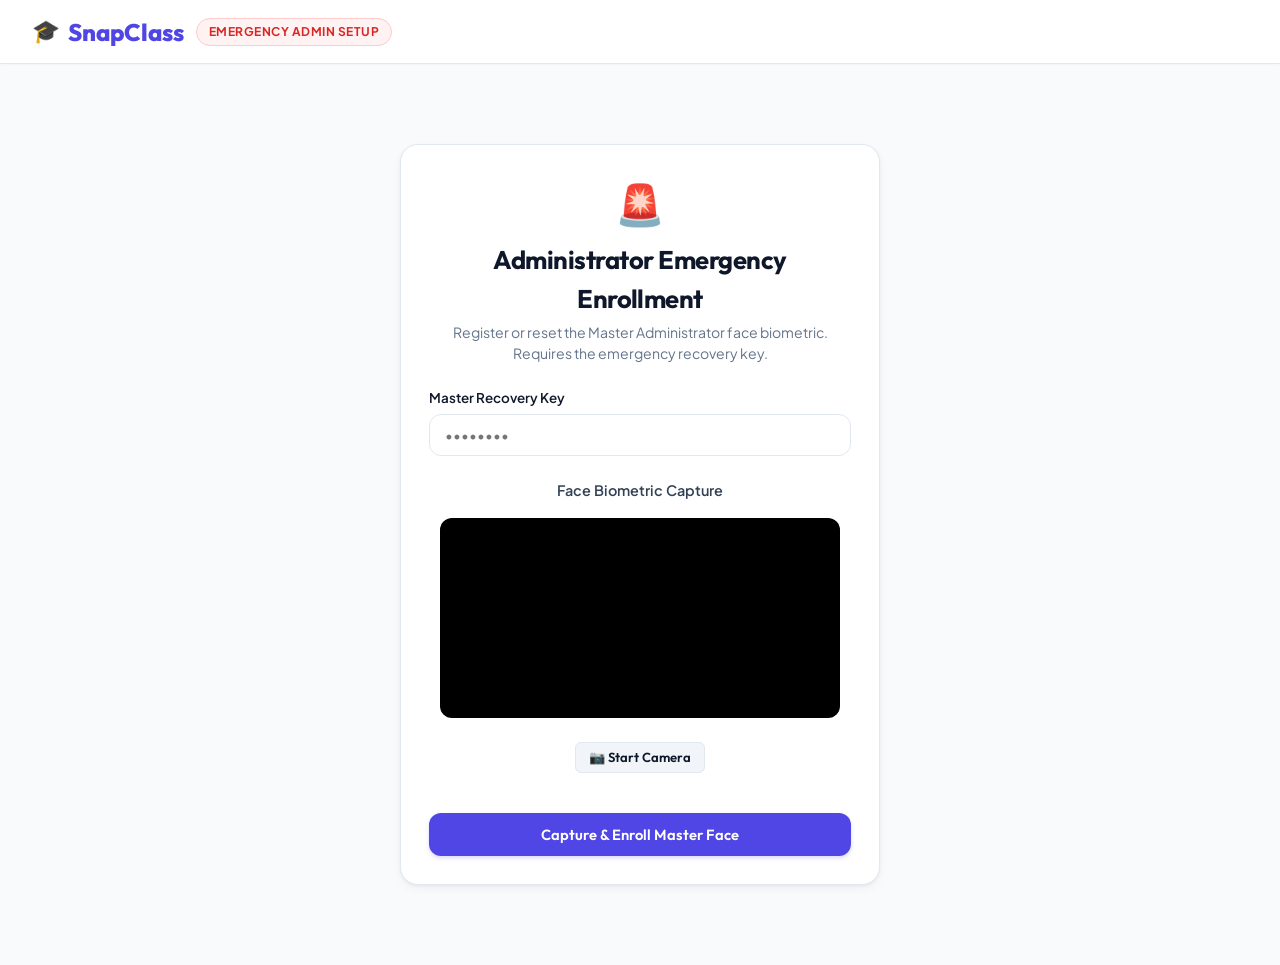
==== frontend/admin-setup.html @ 9019f144 "repAIR" ====
<!DOCTYPE html>
<html lang="en">
<head>
  <meta charset="UTF-8">
  <meta name="viewport" content="width=device-width, initial-scale=1.0">
  <title>SnapClass | Admin Emergency Setup Portal</title>
  <link rel="stylesheet" href="css/styles.css">
  <style>
    #video-feed {
      width: 100%;
      max-width: 400px;
      border-radius: var(--radius-md);
      background: #000;
      display: block;
      margin: 1rem auto;
      transform: scaleX(-1);
    }
  </style>
</head>
<body>
  <header>
    <div style="display: flex; align-items: center; gap: 0.75rem;">
      <a href="index.html" class="brand-title">SnapClass</a>
      <span class="badge badge-critical">Emergency Admin Setup</span>
    </div>
  </header>

  <main class="container">
    <div style="max-width: 480px; margin: 3rem auto;">
      <div class="card" style="text-align: center;">
        <div style="font-size: 2.5rem; margin-bottom: 0.5rem;">🚨</div>
        <h2 style="font-size: 1.6rem; margin-bottom: 0.25rem;">Administrator Emergency Enrollment</h2>
        <p style="color: var(--text-muted); font-size: 0.88rem; margin-bottom: 1.5rem;">
          Register or reset the Master Administrator face biometric. Requires the emergency recovery key.
        </p>

        <div id="setup-alert" class="alert-banner alert-error"></div>

        <form id="setup-form" onsubmit="return false;">
          <div class="input-group" style="text-align: left;">
            <label class="input-label" for="setup-passcode">Master Recovery Key</label>
            <input type="password" id="setup-passcode" class="input-control" placeholder="••••••••" required>
          </div>

          <div style="margin: 1.5rem 0;">
            <div style="font-weight: 600; font-size: 0.9rem; margin-bottom: 0.5rem;">Face Biometric Capture</div>
            <video id="video-feed" autoplay playsinline></video>
            <canvas id="photo-canvas" style="display: none;"></canvas>
            
            <button id="btn-start-camera" type="button" class="btn btn-secondary btn-sm" style="margin-top: 0.5rem;">
              📷 Start Camera
            </button>
          </div>

          <button id="btn-register-face" class="btn btn-primary" style="width: 100%; margin-top: 1rem;" disabled>
            <span>Capture & Enroll Master Face</span>
          </button>
        </form>
      </div>
    </div>
  </main>

  <script src="js/api.js"></script>
  <script>
    const video = document.getElementById('video-feed');
    const canvas = document.getElementById('photo-canvas');
    const btnStartCamera = document.getElementById('btn-start-camera');
    const btnRegister = document.getElementById('btn-register-face');
    let stream = null;

    btnStartCamera.addEventListener('click', async () => {
      try {
        stream = await navigator.mediaDevices.getUserMedia({ video: { facingMode: "user" } });
        video.srcObject = stream;
        btnStartCamera.style.display = 'none';
        btnRegister.disabled = false;
        SnapClass.showToast("Camera activated. Please look directly at the lens.", "info");
      } catch (err) {
        SnapClass.showAlert('setup-alert', 'Camera access denied or unavailable.', 'error');
      }
    });

    btnRegister.addEventListener('click', async () => {
      const passInput = document.getElementById('setup-passcode');
      if (!passInput.value.trim()) {
        return SnapClass.showAlert('setup-alert', 'Master recovery key is required.', 'error');
      }

      if (!stream) {
        return SnapClass.showAlert('setup-alert', 'Please start the camera first.', 'error');
      }

      SnapClass.setLoading(btnRegister, true);
      SnapClass.hideAlert('setup-alert');

      // Capture frame
      canvas.width = video.videoWidth;
      canvas.height = video.videoHeight;
      const ctx = canvas.getContext('2d');
      // Mirror fix for drawing
      ctx.translate(canvas.width, 0);
      ctx.scale(-1, 1);
      ctx.drawImage(video, 0, 0, canvas.width, canvas.height);

      canvas.toBlob(async (blob) => {
        try {
          const formData = new FormData();
          formData.append('passcode', passInput.value.trim());
          formData.append('image', blob, 'admin_face.jpg');

          const res = await SnapClass.postForm('/admin/register-admin-face', formData);
          
          if (res.success && res.token) {
            sessionStorage.setItem("snapclass_admin_token", res.token);
            
            // Stop camera
            stream.getTracks().forEach(track => track.stop());
            
            document.getElementById('setup-form').innerHTML = `
              <div class="alert-banner alert-success active" style="margin-bottom: 1rem;">
                ✅ Master Face Enrolled Successfully! Session bound to IP.
              </div>
              <button onclick="window.location.href='admin.html'" class="btn btn-primary" style="width: 100%;">
                Proceed to Admin Dashboard
              </button>
            `;
            SnapClass.showToast(res.message, "success");
          }
        } catch (err) {
          SnapClass.showAlert('setup-alert', err.message || 'Face enrollment failed.', 'error');
        } finally {
          SnapClass.setLoading(btnRegister, false, 'Capture & Enroll Master Face');
        }
      }, 'image/jpeg', 0.95);
    });
  </script>
</body>
</html>
---- frontend/css/styles.css ----
/* ==========================================================================
   SnapClass Design System - Clean, Trustworthy & Modern Educational SaaS Palette
   Research-backed Palette: Deep Royal Indigo, Crisp Slate Neutral, Pure White Cards
   ========================================================================== */

@import url('https://fonts.googleapis.com/css2?family=Outfit:wght@400;500;600;700;800&family=Plus+Jakarta+Sans:wght@400;500;600;700&display=swap');

:root {
  /* Primary Brand Tokens */
  --primary: #4F46E5;
  --primary-hover: #4338CA;
  --primary-light: #EEF2FF;
  --primary-glow: rgba(79, 70, 229, 0.18);

  --secondary: #0284C7;
  --secondary-light: #F0F9FF;

  /* Surfaces & Backgrounds */
  --bg-page: #F8FAFC;
  --surface-card: #FFFFFF;
  --surface-subtle: #F1F5F9;
  --surface-hover: #F8FAFC;

  /* Borders */
  --border-light: #E2E8F0;
  --border-medium: #CBD5E1;
  --border-focus: #4F46E5;

  /* Typography Colors */
  --text-heading: #0F172A;
  --text-body: #334155;
  --text-muted: #64748B;
  --text-light: #94A3B8;

  /* Status Colors */
  --status-safe: #059669;
  --status-safe-bg: #ECFDF5;
  --status-safe-border: #A7F3D0;

  --status-warning: #D97706;
  --status-warning-bg: #FFFBEB;
  --status-warning-border: #FDE68A;

  --status-critical: #DC2626;
  --status-critical-bg: #FEF2F2;
  --status-critical-border: #FECACA;

  /* Elevations */
  --shadow-card: 0 1px 3px 0 rgba(0, 0, 0, 0.05), 0 4px 12px -2px rgba(15, 23, 42, 0.06);
  --shadow-hover: 0 10px 25px -3px rgba(15, 23, 42, 0.10), 0 4px 6px -2px rgba(15, 23, 42, 0.05);
  --radius-sm: 0.375rem;
  --radius-md: 0.75rem;
  --radius-lg: 1.125rem;
  --radius-full: 9999px;
}

/* Reset & Base */
* {
  box-sizing: border-box;
  margin: 0;
  padding: 0;
  -webkit-tap-highlight-color: transparent;
}

body {
  font-family: 'Plus Jakarta Sans', -apple-system, BlinkMacSystemFont, 'Segoe UI', Roboto, sans-serif;
  background-color: var(--bg-page);
  color: var(--text-body);
  min-height: 100vh;
  line-height: 1.5;
  -webkit-font-smoothing: antialiased;
}

/* Typography Hierarchy */
h1, h2, h3, h4, h5 {
  font-family: 'Outfit', sans-serif;
  color: var(--text-heading);
  font-weight: 700;
  letter-spacing: -0.02em;
}

.brand-title {
  font-family: 'Outfit', sans-serif;
  font-size: 1.5rem;
  font-weight: 800;
  color: var(--primary);
  display: inline-flex;
  align-items: center;
  gap: 0.5rem;
  text-decoration: none;
}

.brand-title::before {
  content: '🎓';
  font-size: 1.4rem;
}

/* Layout Containers */
.container {
  max-width: 1200px;
  margin: 0 auto;
  padding: clamp(1rem, 3vw, 2rem);
}

/* Cards & Surfaces */
.card {
  background: var(--surface-card);
  border: 1px solid var(--border-light);
  border-radius: var(--radius-lg);
  padding: clamp(1.25rem, 2.5vw, 1.75rem);
  box-shadow: var(--shadow-card);
  transition: all 0.2s cubic-bezier(0.4, 0, 0.2, 1);
}

.card-hover:hover {
  transform: translateY(-2px);
  box-shadow: var(--shadow-hover);
  border-color: var(--border-medium);
}

/* Header Navigation */
header {
  background: #FFFFFF;
  border-bottom: 1px solid var(--border-light);
  padding: 0.85rem clamp(1rem, 4vw, 2rem);
  display: flex;
  justify-content: space-between;
  align-items: center;
  position: sticky;
  top: 0;
  z-index: 40;
  box-shadow: 0 1px 2px 0 rgba(0, 0, 0, 0.03);
}

.nav-link-btn {
  display: inline-flex;
  align-items: center;
  gap: 0.4rem;
  color: var(--text-muted);
  text-decoration: none;
  font-weight: 600;
  font-size: 0.88rem;
  padding: 0.45rem 0.9rem;
  border-radius: var(--radius-md);
  background: var(--surface-subtle);
  border: 1px solid var(--border-light);
  transition: all 0.2s;
}

.nav-link-btn:hover {
  color: var(--text-heading);
  background: var(--border-light);
}

/* Badges & Status Pills */
.badge {
  display: inline-flex;
  align-items: center;
  gap: 0.35rem;
  padding: 0.25rem 0.75rem;
  border-radius: var(--radius-full);
  font-size: 0.75rem;
  font-weight: 700;
  text-transform: uppercase;
  letter-spacing: 0.04em;
}

.badge-primary { background: var(--primary-light); color: var(--primary); border: 1px solid #C7D2FE; }
.badge-secondary { background: var(--secondary-light); color: var(--secondary); border: 1px solid #BAE6FD; }
.badge-safe { background: var(--status-safe-bg); color: var(--status-safe); border: 1px solid var(--status-safe-border); }
.badge-warning { background: var(--status-warning-bg); color: var(--status-warning); border: 1px solid var(--status-warning-border); }
.badge-critical { background: var(--status-critical-bg); color: var(--status-critical); border: 1px solid var(--status-critical-border); }

.pulse-dot {
  width: 7px;
  height: 7px;
  border-radius: 50%;
  background-color: var(--status-safe);
  display: inline-block;
}

/* Button Component Suite */
.btn {
  display: inline-flex;
  align-items: center;
  justify-content: center;
  gap: 0.5rem;
  padding: 0.75rem 1.4rem;
  font-family: 'Outfit', sans-serif;
  font-weight: 600;
  font-size: 0.92rem;
  border-radius: var(--radius-md);
  border: none;
  cursor: pointer;
  text-decoration: none;
  transition: all 0.18s ease;
}

.btn:active {
  transform: scale(0.98);
}

.btn-primary {
  background-color: var(--primary);
  color: #FFFFFF;
  box-shadow: 0 2px 4px rgba(79, 70, 229, 0.2);
}

.btn-primary:hover {
  background-color: var(--primary-hover);
  box-shadow: 0 4px 8px rgba(79, 70, 229, 0.25);
}

.btn-secondary {
  background-color: var(--surface-subtle);
  color: var(--text-heading);
  border: 1px solid var(--border-light);
}

.btn-secondary:hover {
  background-color: #E2E8F0;
}

.btn-danger {
  background-color: var(--status-critical);
  color: #FFFFFF;
}

.btn-danger:hover {
  background-color: #B91C1C;
}

.btn-sm {
  padding: 0.4rem 0.8rem;
  font-size: 0.82rem;
  border-radius: var(--radius-sm);
}

.btn-loading {
  pointer-events: none;
  opacity: 0.75;
}

.btn-loading::after {
  content: '';
  width: 14px;
  height: 14px;
  border: 2px solid rgba(255, 255, 255, 0.3);
  border-top-color: #FFFFFF;
  border-radius: 50%;
  animation: spin 0.8s linear infinite;
  display: inline-block;
}

@keyframes spin {
  to { transform: rotate(360deg); }
}

/* Forms & Validation States */
.input-group {
  margin-bottom: 1.1rem;
  text-align: left;
}

.input-label {
  display: flex;
  justify-content: space-between;
  font-size: 0.84rem;
  font-weight: 600;
  color: var(--text-heading);
  margin-bottom: 0.35rem;
}

.input-control {
  width: 100%;
  background: #FFFFFF;
  border: 1.5px solid var(--border-light);
  border-radius: var(--radius-md);
  padding: 0.7rem 0.95rem;
  color: var(--text-heading);
  font-family: inherit;
  font-size: 0.92rem;
  outline: none;
  transition: border-color 0.2s, box-shadow 0.2s;
}

.input-control:focus {
  border-color: var(--primary);
  box-shadow: 0 0 0 3px var(--primary-glow);
}

.input-control.is-invalid {
  border-color: var(--status-critical) !important;
  background: #FEF2F2;
  animation: shake 0.35s ease-in-out;
}

.input-control.is-valid {
  border-color: var(--status-safe);
  background: #F0FDF4;
}

.field-error-msg {
  color: var(--status-critical);
  font-size: 0.78rem;
  font-weight: 600;
  margin-top: 0.3rem;
  display: none;
}

.input-control.is-invalid + .field-error-msg {
  display: block;
}

@keyframes shake {
  0%, 100% { transform: translateX(0); }
  20%, 60% { transform: translateX(-5px); }
  40%, 80% { transform: translateX(5px); }
}

/* Alert Banners */
.alert-banner {
  display: none;
  align-items: center;
  gap: 0.6rem;
  padding: 0.75rem 1rem;
  border-radius: var(--radius-md);
  font-size: 0.85rem;
  font-weight: 500;
  margin-bottom: 1.1rem;
}

.alert-banner.active {
  display: flex;
}

.alert-error {
  background: var(--status-critical-bg);
  border: 1px solid var(--status-critical-border);
  color: #991B1B;
}

.alert-success {
  background: var(--status-safe-bg);
  border: 1px solid var(--status-safe-border);
  color: #065F46;
}

.alert-warning {
  background: var(--status-warning-bg);
  border: 1px solid var(--status-warning-border);
  color: #92400E;
}

/* Camera Viewfinder (4:3) */
.camera-container {
  position: relative;
  width: 100%;
  max-width: 440px;
  margin: 0 auto;
  aspect-ratio: 4/3;
  border-radius: var(--radius-md);
  overflow: hidden;
  background: #0F172A;
  border: 2px solid var(--border-light);
  box-shadow: 0 4px 12px rgba(0, 0, 0, 0.15);
}

.camera-container video {
  width: 100%;
  height: 100%;
  object-fit: cover;
  transform: scaleX(-1); /* Natural user mirror */
}

.camera-hud {
  position: absolute;
  top: 0; left: 0; right: 0; bottom: 0;
  pointer-events: none;
  display: flex;
  flex-direction: column;
  justify-content: space-between;
  padding: 0.75rem;
}

.hud-face-oval {
  position: absolute;
  top: 50%; left: 50%;
  transform: translate(-50%, -50%);
  width: 160px;
  height: 210px;
  border: 2px dashed rgba(255, 255, 255, 0.6);
  border-radius: 50%;
}

.camera-placeholder {
  display: flex;
  flex-direction: column;
  align-items: center;
  justify-content: center;
  height: 100%;
  color: #94A3B8;
  gap: 0.5rem;
}

/* Tabs System */
.tabs-header {
  display: flex;
  gap: 0.5rem;
  border-bottom: 2px solid var(--border-light);
  margin-bottom: 1.5rem;
  overflow-x: auto;
}

.tab-btn {
  display: flex;
  align-items: center;
  gap: 0.4rem;
  padding: 0.7rem 1.2rem;
  font-family: 'Outfit', sans-serif;
  font-weight: 600;
  font-size: 0.9rem;
  color: var(--text-muted);
  background: transparent;
  border: none;
  border-bottom: 2px solid transparent;
  cursor: pointer;
  margin-bottom: -2px;
  transition: all 0.2s;
}

.tab-btn:hover {
  color: var(--text-heading);
}

.tab-btn.active {
  color: var(--primary);
  border-bottom-color: var(--primary);
}

.tab-pane {
  display: none;
}

.tab-pane.active {
  display: block;
}

/* Grids & Cards */
.grid-cards {
  display: grid;
  grid-template-columns: repeat(auto-fit, minmax(min(100%, 300px), 1fr));
  gap: 1.25rem;
}

.kpi-stat-card {
  background: #FFFFFF;
  border: 1px solid var(--border-light);
  border-radius: var(--radius-md);
  padding: 1.25rem;
  display: flex;
  align-items: center;
  gap: 1rem;
  box-shadow: 0 1px 3px rgba(0,0,0,0.04);
}

.kpi-icon-box {
  width: 48px;
  height: 48px;
  border-radius: var(--radius-md);
  display: flex;
  align-items: center;
  justify-content: center;
  font-size: 1.4rem;
}

/* SVG Radial Attendance Meter */
.radial-meter-box {
  position: relative;
  width: 180px;
  height: 180px;
  margin: 0 auto;
}

.radial-meter-box svg {
  transform: rotate(-90deg);
  width: 100%;
  height: 100%;
}

.meter-track {
  fill: none;
  stroke: #E2E8F0;
  stroke-width: 10;
}

.meter-fill {
  fill: none;
  stroke: var(--primary);
  stroke-width: 10;
  stroke-linecap: round;
  stroke-dasharray: 565.48;
  stroke-dashoffset: 565.48;
  transition: stroke-dashoffset 1s ease, stroke 0.3s;
}

.meter-value-overlay {
  position: absolute;
  top: 50%; left: 50%;
  transform: translate(-50%, -50%);
  text-align: center;
}

.meter-percentage {
  font-size: 2.2rem;
  font-weight: 800;
  font-family: 'Outfit', sans-serif;
  color: var(--text-heading);
}

/* Range Slider */
input[type="range"] {
  -webkit-appearance: none;
  width: 100%;
  height: 6px;
  border-radius: var(--radius-full);
  background: var(--border-light);
  outline: none;
}

input[type="range"]::-webkit-slider-thumb {
  -webkit-appearance: none;
  width: 20px;
  height: 20px;
  border-radius: 50%;
  background: var(--primary);
  cursor: pointer;
  box-shadow: 0 2px 6px rgba(79, 70, 229, 0.4);
}

/* Modals */
.modal-backdrop {
  position: fixed;
  top: 0; left: 0; right: 0; bottom: 0;
  background: rgba(15, 23, 42, 0.5);
  backdrop-filter: blur(4px);
  display: flex;
  align-items: center;
  justify-content: center;
  z-index: 100;
  opacity: 0;
  pointer-events: none;
  transition: opacity 0.2s ease;
  padding: 1rem;
}

.modal-backdrop.active {
  opacity: 1;
  pointer-events: auto;
}

.modal-window {
  background: #FFFFFF;
  border: 1px solid var(--border-light);
  border-radius: var(--radius-lg);
  width: 100%;
  max-width: 480px;
  padding: 1.75rem;
  box-shadow: 0 20px 25px -5px rgba(0, 0, 0, 0.1), 0 8px 10px -6px rgba(0, 0, 0, 0.1);
  transform: scale(0.96);
  transition: transform 0.2s ease;
}

.modal-backdrop.active .modal-window {
  transform: scale(1);
}

/* Toast Shelf */
#toast-shelf {
  position: fixed;
  bottom: 1.5rem;
  right: 1.5rem;
  display: flex;
  flex-direction: column;
  gap: 0.5rem;
  z-index: 200;
  max-width: 360px;
  width: calc(100% - 3rem);
  pointer-events: none;
}

.toast-pill {
  pointer-events: auto;
  background: #FFFFFF;
  border: 1px solid var(--border-light);
  border-radius: var(--radius-md);
  padding: 0.75rem 1rem;
  color: var(--text-heading);
  font-size: 0.88rem;
  box-shadow: 0 10px 15px -3px rgba(0, 0, 0, 0.1);
  display: flex;
  align-items: center;
  justify-content: space-between;
  gap: 0.75rem;
  position: relative;
  overflow: hidden;
}

.toast-pill.success { border-left: 4px solid var(--status-safe); }
.toast-pill.error { border-left: 4px solid var(--status-critical); }
.toast-pill.warning { border-left: 4px solid var(--status-warning); }
.toast-pill.info { border-left: 4px solid var(--secondary); }

/* Data Tables */
.data-table-container {
  width: 100%;
  overflow-x: auto;
  border-radius: var(--radius-md);
  border: 1px solid var(--border-light);
}

.data-table {
  width: 100%;
  border-collapse: collapse;
  text-align: left;
}

.data-table th {
  background: var(--surface-subtle);
  padding: 0.85rem 1rem;
  font-size: 0.8rem;
  font-weight: 700;
  color: var(--text-muted);
  text-transform: uppercase;
  letter-spacing: 0.04em;
  border-bottom: 1px solid var(--border-light);
}

.data-table td {
  padding: 0.95rem 1rem;
  border-bottom: 1px solid var(--border-light);
  font-size: 0.9rem;
}

.data-table tr:hover td {
  background: var(--surface-hover);
}

/* Mobile Responsive */
@media (max-width: 640px) {
  .container { padding: 1rem; }
  .card { padding: 1.1rem; }
  .modal-window {
    border-bottom-left-radius: 0;
    border-bottom-right-radius: 0;
    margin-top: auto;
    max-width: 100%;
  }
}
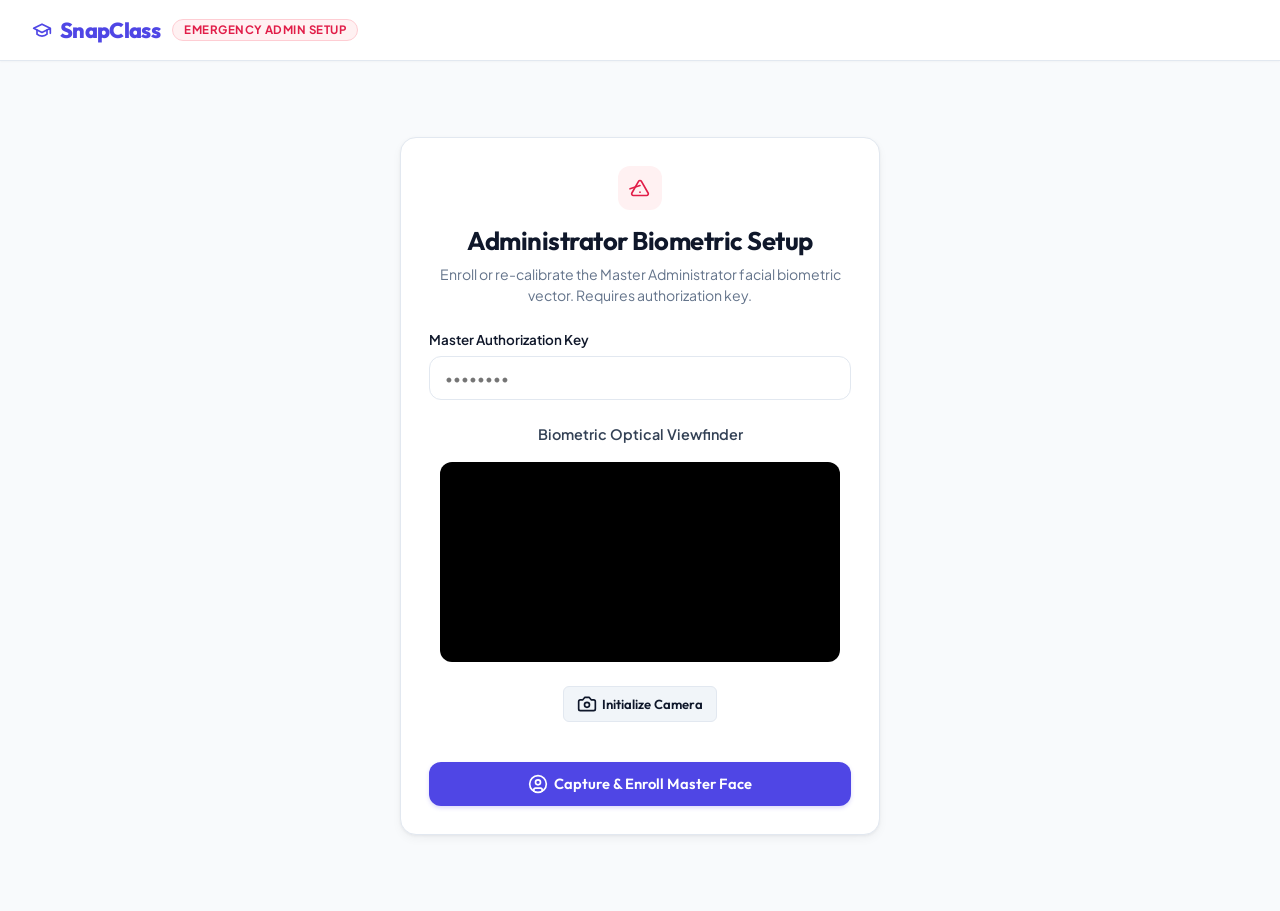
==== commit 681c760f: "feat: implement full-stack teacher and admin portal infrastructure including frontend API client and" ====
--- a/frontend/admin-setup.html
+++ b/frontend/admin-setup.html
@@ -20,7 +20,10 @@
 <body>
   <header>
     <div style="display: flex; align-items: center; gap: 0.75rem;">
-      <a href="index.html" class="brand-title">SnapClass</a>
+      <a href="index.html" class="brand-title">
+        <svg class="icon-svg icon-lg" viewBox="0 0 24 24"><path d="M22 10v6M2 10l10-5 10 5-10 5z"/><path d="M6 12v5c3 3 9 3 12 0v-5"/></svg>
+        <span>SnapClass</span>
+      </a>
       <span class="badge badge-critical">Emergency Admin Setup</span>
     </div>
   </header>
@@ -28,31 +31,35 @@
   <main class="container">
     <div style="max-width: 480px; margin: 3rem auto;">
       <div class="card" style="text-align: center;">
-        <div style="font-size: 2.5rem; margin-bottom: 0.5rem;">🚨</div>
-        <h2 style="font-size: 1.6rem; margin-bottom: 0.25rem;">Administrator Emergency Enrollment</h2>
+        <div class="icon-box-badge" style="background: var(--status-critical-bg); color: var(--status-critical); margin: 0 auto 0.75rem;">
+          <svg class="icon-svg icon-xl" viewBox="0 0 24 24"><path d="m21.73 18-8-14a2 2 0 0 0-3.48 0l-8 14A2 2 0 0 0 4 21h16a2 2 0 0 0 1.73-3Z"/><line x1="12" y1="9" y2="13"/><line x1="12" x2="12.01" y1="17" y2="17"/></svg>
+        </div>
+        <h2 style="font-size: 1.6rem; margin-bottom: 0.25rem;">Administrator Biometric Setup</h2>
         <p style="color: var(--text-muted); font-size: 0.88rem; margin-bottom: 1.5rem;">
-          Register or reset the Master Administrator face biometric. Requires the emergency recovery key.
+          Enroll or re-calibrate the Master Administrator facial biometric vector. Requires authorization key.
         </p>
 
         <div id="setup-alert" class="alert-banner alert-error"></div>
 
         <form id="setup-form" onsubmit="return false;">
           <div class="input-group" style="text-align: left;">
-            <label class="input-label" for="setup-passcode">Master Recovery Key</label>
+            <label class="input-label" for="setup-passcode">Master Authorization Key</label>
             <input type="password" id="setup-passcode" class="input-control" placeholder="••••••••" required>
           </div>
 
           <div style="margin: 1.5rem 0;">
-            <div style="font-weight: 600; font-size: 0.9rem; margin-bottom: 0.5rem;">Face Biometric Capture</div>
+            <div style="font-weight: 600; font-size: 0.9rem; margin-bottom: 0.5rem;">Biometric Optical Viewfinder</div>
             <video id="video-feed" autoplay playsinline></video>
             <canvas id="photo-canvas" style="display: none;"></canvas>
             
-            <button id="btn-start-camera" type="button" class="btn btn-secondary btn-sm" style="margin-top: 0.5rem;">
-              📷 Start Camera
+            <button id="btn-start-camera" type="button" class="btn btn-secondary btn-sm" style="margin-top: 0.5rem; display: inline-flex; align-items: center; gap: 0.35rem;">
+              <svg class="icon-svg icon-xs" viewBox="0 0 24 24"><path d="M14.5 4h-5L7 7H4a2 2 0 0 0-2 2v9a2 2 0 0 0 2 2h16a2 2 0 0 0 2-2V9a2 2 0 0 0-2-2h-3l-2.5-3z"/><circle cx="12" cy="13" r="3"/></svg>
+              <span>Initialize Camera</span>
             </button>
           </div>
 
-          <button id="btn-register-face" class="btn btn-primary" style="width: 100%; margin-top: 1rem;" disabled>
+          <button id="btn-register-face" class="btn btn-primary" style="width: 100%; margin-top: 1rem; display: inline-flex; align-items: center; justify-content: center; gap: 0.4rem;" disabled>
+            <svg class="icon-svg icon-sm" viewBox="0 0 24 24"><circle cx="12" cy="12" r="10"/><circle cx="12" cy="10" r="3"/><path d="M7 20.662V19a2 2 0 0 1 2-2h6a2 2 0 0 1 2 2v1.662"/></svg>
             <span>Capture & Enroll Master Face</span>
           </button>
         </form>
@@ -74,7 +81,7 @@
         video.srcObject = stream;
         btnStartCamera.style.display = 'none';
         btnRegister.disabled = false;
-        SnapClass.showToast("Camera activated. Please look directly at the lens.", "info");
+        SnapClass.showToast("Camera active. Please look directly at the optical lens.", "info");
       } catch (err) {
         SnapClass.showAlert('setup-alert', 'Camera access denied or unavailable.', 'error');
       }
@@ -83,11 +90,11 @@
     btnRegister.addEventListener('click', async () => {
       const passInput = document.getElementById('setup-passcode');
       if (!passInput.value.trim()) {
-        return SnapClass.showAlert('setup-alert', 'Master recovery key is required.', 'error');
+        return SnapClass.showAlert('setup-alert', 'Master authorization key is required.', 'error');
       }
 
       if (!stream) {
-        return SnapClass.showAlert('setup-alert', 'Please start the camera first.', 'error');
+        return SnapClass.showAlert('setup-alert', 'Please initialize the camera first.', 'error');
       }
 
       SnapClass.setLoading(btnRegister, true);
@@ -97,7 +104,6 @@
       canvas.width = video.videoWidth;
       canvas.height = video.videoHeight;
       const ctx = canvas.getContext('2d');
-      // Mirror fix for drawing
       ctx.translate(canvas.width, 0);
       ctx.scale(-1, 1);
       ctx.drawImage(video, 0, 0, canvas.width, canvas.height);
@@ -118,7 +124,7 @@
             
             document.getElementById('setup-form').innerHTML = `
               <div class="alert-banner alert-success active" style="margin-bottom: 1rem;">
-                ✅ Master Face Enrolled Successfully! Session bound to IP.
+                Master Biometric Vector Enrolled Successfully!
               </div>
               <button onclick="window.location.href='admin.html'" class="btn btn-primary" style="width: 100%;">
                 Proceed to Admin Dashboard
--- a/frontend/css/styles.css
+++ b/frontend/css/styles.css
@@ -1,6 +1,6 @@
 /* ==========================================================================
-   SnapClass Design System - Clean, Trustworthy & Modern Educational SaaS Palette
-   Research-backed Palette: Deep Royal Indigo, Crisp Slate Neutral, Pure White Cards
+   SnapClass Design System - Premium Educational SaaS & Attendance Platform
+   Mobile-First, Research-Backed Palette & Crisp SVG Icon Architecture
    ========================================================================== */
 
 @import url('https://fonts.googleapis.com/css2?family=Outfit:wght@400;500;600;700;800&family=Plus+Jakarta+Sans:wght@400;500;600;700&display=swap');
@@ -13,6 +13,7 @@
   --primary-glow: rgba(79, 70, 229, 0.18);
 
   --secondary: #0284C7;
+  --secondary-hover: #0369A1;
   --secondary-light: #F0F9FF;
 
   /* Surfaces & Backgrounds */
@@ -41,21 +42,26 @@
   --status-warning-bg: #FFFBEB;
   --status-warning-border: #FDE68A;
 
-  --status-critical: #DC2626;
-  --status-critical-bg: #FEF2F2;
-  --status-critical-border: #FECACA;
+  --status-critical: #E11D48;
+  --status-critical-bg: #FFF1F2;
+  --status-critical-border: #FECDD3;
 
   /* Elevations */
+  --shadow-sm: 0 1px 2px 0 rgba(15, 23, 42, 0.05);
   --shadow-card: 0 1px 3px 0 rgba(0, 0, 0, 0.05), 0 4px 12px -2px rgba(15, 23, 42, 0.06);
   --shadow-hover: 0 10px 25px -3px rgba(15, 23, 42, 0.10), 0 4px 6px -2px rgba(15, 23, 42, 0.05);
+  
+  /* Radii */
+  --radius-xs: 0.25rem;
   --radius-sm: 0.375rem;
   --radius-md: 0.75rem;
-  --radius-lg: 1.125rem;
+  --radius-lg: 1rem;
+  --radius-xl: 1.25rem;
   --radius-full: 9999px;
 }
 
 /* Reset & Base */
-* {
+*, *::before, *::after {
   box-sizing: border-box;
   margin: 0;
   padding: 0;
@@ -69,37 +75,140 @@
   min-height: 100vh;
   line-height: 1.5;
   -webkit-font-smoothing: antialiased;
+  text-rendering: optimizeLegibility;
 }
 
 /* Typography Hierarchy */
-h1, h2, h3, h4, h5 {
+h1, h2, h3, h4, h5, h6 {
   font-family: 'Outfit', sans-serif;
   color: var(--text-heading);
   font-weight: 700;
   letter-spacing: -0.02em;
 }
 
-.brand-title {
-  font-family: 'Outfit', sans-serif;
-  font-size: 1.5rem;
-  font-weight: 800;
-  color: var(--primary);
+/* ==========================================================================
+   Crisp SVG Icon Architecture
+   Ensures 100% reliable rendering, dynamic color inheritance, and no clipping
+   ========================================================================== */
+.icon-svg,
+svg.icon-svg {
+  width: 1.25rem;
+  height: 1.25rem;
+  display: inline-block;
+  vertical-align: middle;
+  stroke: currentColor;
+  stroke-width: 2;
+  stroke-linecap: round;
+  stroke-linejoin: round;
+  fill: none !important;
+  flex-shrink: 0;
+  overflow: visible;
+}
+
+.icon-svg *,
+svg.icon-svg * {
+  stroke: currentColor;
+  stroke-width: inherit;
+  fill: none !important;
+}
+
+.icon-xs { width: 0.85rem; height: 0.85rem; stroke-width: 2.2; }
+.icon-sm { width: 1rem; height: 1rem; stroke-width: 2; }
+.icon-md { width: 1.25rem; height: 1.25rem; stroke-width: 2; }
+.icon-lg { width: 1.5rem; height: 1.5rem; stroke-width: 1.8; }
+.icon-xl { width: 2.25rem; height: 2.25rem; stroke-width: 1.75; }
+
+.icon-box-badge {
   display: inline-flex;
   align-items: center;
-  gap: 0.5rem;
-  text-decoration: none;
-}
-
-.brand-title::before {
-  content: '🎓';
-  font-size: 1.4rem;
+  justify-content: center;
+  width: 2.75rem;
+  height: 2.75rem;
+  border-radius: var(--radius-md);
+  flex-shrink: 0;
 }
 
 /* Layout Containers */
 .container {
   max-width: 1200px;
   margin: 0 auto;
-  padding: clamp(1rem, 3vw, 2rem);
+  padding: 1rem;
+}
+
+@media (min-width: 768px) {
+  .container {
+    padding: 1.75rem 2rem;
+  }
+}
+
+/* Header & Global Navigation Bar */
+header {
+  background: rgba(255, 255, 255, 0.95);
+  backdrop-filter: blur(12px);
+  -webkit-backdrop-filter: blur(12px);
+  border-bottom: 1px solid var(--border-light);
+  padding: 0.75rem 1rem;
+  display: flex;
+  justify-content: space-between;
+  align-items: center;
+  position: sticky;
+  top: 0;
+  z-index: 50;
+  box-shadow: 0 1px 2px 0 rgba(0, 0, 0, 0.03);
+}
+
+@media (min-width: 768px) {
+  header {
+    padding: 0.85rem 2rem;
+  }
+}
+
+.brand-title {
+  font-family: 'Outfit', sans-serif;
+  font-size: 1.35rem;
+  font-weight: 800;
+  color: var(--primary);
+  display: inline-flex;
+  align-items: center;
+  gap: 0.5rem;
+  text-decoration: none;
+  letter-spacing: -0.03em;
+}
+
+.brand-title .icon-svg {
+  color: var(--primary);
+}
+
+.header-nav-actions {
+  display: flex;
+  align-items: center;
+  gap: 0.5rem;
+}
+
+.nav-link-btn {
+  display: inline-flex;
+  align-items: center;
+  gap: 0.4rem;
+  color: var(--text-body);
+  text-decoration: none;
+  font-weight: 600;
+  font-size: 0.84rem;
+  padding: 0.5rem 0.85rem;
+  border-radius: var(--radius-md);
+  background: var(--surface-subtle);
+  border: 1px solid var(--border-light);
+  transition: all 0.2s ease;
+  min-height: 38px;
+}
+
+.nav-link-btn:hover {
+  color: var(--text-heading);
+  background: var(--border-light);
+  border-color: var(--border-medium);
+}
+
+.nav-link-btn:active {
+  transform: scale(0.97);
 }
 
 /* Cards & Surfaces */
@@ -107,9 +216,16 @@
   background: var(--surface-card);
   border: 1px solid var(--border-light);
   border-radius: var(--radius-lg);
-  padding: clamp(1.25rem, 2.5vw, 1.75rem);
+  padding: 1.25rem;
   box-shadow: var(--shadow-card);
   transition: all 0.2s cubic-bezier(0.4, 0, 0.2, 1);
+  margin-bottom: 1.25rem;
+}
+
+@media (min-width: 768px) {
+  .card {
+    padding: 1.75rem;
+  }
 }
 
 .card-hover:hover {
@@ -118,38 +234,72 @@
   border-color: var(--border-medium);
 }
 
-/* Header Navigation */
-header {
-  background: #FFFFFF;
+/* Mobile-First Segmented Pill Tabs */
+.tabs-header {
+  display: flex;
+  gap: 0.5rem;
   border-bottom: 1px solid var(--border-light);
-  padding: 0.85rem clamp(1rem, 4vw, 2rem);
-  display: flex;
-  justify-content: space-between;
-  align-items: center;
-  position: sticky;
-  top: 0;
-  z-index: 40;
-  box-shadow: 0 1px 2px 0 rgba(0, 0, 0, 0.03);
-}
-
-.nav-link-btn {
+  padding-bottom: 0.75rem;
+  margin-bottom: 1.25rem;
+  overflow-x: auto;
+  -webkit-overflow-scrolling: touch;
+  scrollbar-width: none;
+  white-space: nowrap;
+}
+
+.tabs-header::-webkit-scrollbar {
+  display: none;
+}
+
+.tab-btn {
   display: inline-flex;
   align-items: center;
-  gap: 0.4rem;
+  gap: 0.45rem;
+  padding: 0.55rem 1rem;
+  border-radius: var(--radius-full);
+  border: 1.5px solid var(--border-light);
+  background: var(--surface-subtle);
   color: var(--text-muted);
-  text-decoration: none;
+  font-family: 'Outfit', sans-serif;
+  font-size: 0.86rem;
   font-weight: 600;
-  font-size: 0.88rem;
-  padding: 0.45rem 0.9rem;
-  border-radius: var(--radius-md);
-  background: var(--surface-subtle);
-  border: 1px solid var(--border-light);
-  transition: all 0.2s;
-}
-
-.nav-link-btn:hover {
+  cursor: pointer;
+  transition: all 0.2s ease;
+  flex-shrink: 0;
+  min-height: 40px;
+}
+
+.tab-btn:hover {
   color: var(--text-heading);
-  background: var(--border-light);
+  background: #E2E8F0;
+  border-color: var(--border-medium);
+}
+
+.tab-btn.active {
+  background: var(--primary);
+  color: #FFFFFF !important;
+  border-color: var(--primary);
+  box-shadow: 0 2px 8px rgba(79, 70, 229, 0.3);
+}
+
+.tab-btn.active .icon-svg,
+.tab-btn.active .icon-svg * {
+  stroke: #FFFFFF !important;
+  color: #FFFFFF !important;
+}
+
+.tab-pane {
+  display: none;
+}
+
+.tab-pane.active {
+  display: block;
+  animation: fadeIn 0.25s ease-in-out;
+}
+
+@keyframes fadeIn {
+  from { opacity: 0; transform: translateY(4px); }
+  to { opacity: 1; transform: translateY(0); }
 }
 
 /* Badges & Status Pills */
@@ -157,12 +307,13 @@
   display: inline-flex;
   align-items: center;
   gap: 0.35rem;
-  padding: 0.25rem 0.75rem;
+  padding: 0.25rem 0.7rem;
   border-radius: var(--radius-full);
-  font-size: 0.75rem;
+  font-size: 0.72rem;
   font-weight: 700;
   text-transform: uppercase;
   letter-spacing: 0.04em;
+  line-height: 1;
 }
 
 .badge-primary { background: var(--primary-light); color: var(--primary); border: 1px solid #C7D2FE; }
@@ -177,23 +328,32 @@
   border-radius: 50%;
   background-color: var(--status-safe);
   display: inline-block;
-}
-
-/* Button Component Suite */
+  box-shadow: 0 0 0 2px rgba(5, 150, 105, 0.2);
+  animation: pulse 2s infinite;
+}
+
+@keyframes pulse {
+  0% { transform: scale(0.95); box-shadow: 0 0 0 0 rgba(5, 150, 105, 0.5); }
+  70% { transform: scale(1); box-shadow: 0 0 0 6px rgba(5, 150, 105, 0); }
+  100% { transform: scale(0.95); box-shadow: 0 0 0 0 rgba(5, 150, 105, 0); }
+}
+
+/* Button Suite (Mobile Touch Optimized) */
 .btn {
   display: inline-flex;
   align-items: center;
   justify-content: center;
   gap: 0.5rem;
-  padding: 0.75rem 1.4rem;
+  padding: 0.7rem 1.25rem;
   font-family: 'Outfit', sans-serif;
   font-weight: 600;
   font-size: 0.92rem;
   border-radius: var(--radius-md);
-  border: none;
+  border: 1px solid transparent;
   cursor: pointer;
   text-decoration: none;
   transition: all 0.18s ease;
+  min-height: 44px;
 }
 
 .btn:active {
@@ -208,29 +368,32 @@
 
 .btn-primary:hover {
   background-color: var(--primary-hover);
-  box-shadow: 0 4px 8px rgba(79, 70, 229, 0.25);
+  box-shadow: 0 4px 10px rgba(79, 70, 229, 0.3);
 }
 
 .btn-secondary {
   background-color: var(--surface-subtle);
   color: var(--text-heading);
-  border: 1px solid var(--border-light);
+  border-color: var(--border-light);
 }
 
 .btn-secondary:hover {
   background-color: #E2E8F0;
+  border-color: var(--border-medium);
 }
 
 .btn-danger {
   background-color: var(--status-critical);
   color: #FFFFFF;
+  box-shadow: 0 2px 4px rgba(225, 29, 72, 0.2);
 }
 
 .btn-danger:hover {
-  background-color: #B91C1C;
+  background-color: #BE123C;
 }
 
 .btn-sm {
+  min-height: 36px;
   padding: 0.4rem 0.8rem;
   font-size: 0.82rem;
   border-radius: var(--radius-sm);
@@ -281,6 +444,7 @@
   font-family: inherit;
   font-size: 0.92rem;
   outline: none;
+  min-height: 44px;
   transition: border-color 0.2s, box-shadow 0.2s;
 }
 
@@ -291,25 +455,13 @@
 
 .input-control.is-invalid {
   border-color: var(--status-critical) !important;
-  background: #FEF2F2;
+  background: #FFF1F2;
   animation: shake 0.35s ease-in-out;
 }
 
 .input-control.is-valid {
   border-color: var(--status-safe);
   background: #F0FDF4;
-}
-
-.field-error-msg {
-  color: var(--status-critical);
-  font-size: 0.78rem;
-  font-weight: 600;
-  margin-top: 0.3rem;
-  display: none;
-}
-
-.input-control.is-invalid + .field-error-msg {
-  display: block;
 }
 
 @keyframes shake {
@@ -336,149 +488,149 @@
 
 .alert-error {
   background: var(--status-critical-bg);
+  color: var(--status-critical);
   border: 1px solid var(--status-critical-border);
-  color: #991B1B;
 }
 
 .alert-success {
   background: var(--status-safe-bg);
+  color: var(--status-safe);
   border: 1px solid var(--status-safe-border);
-  color: #065F46;
 }
 
 .alert-warning {
   background: var(--status-warning-bg);
+  color: var(--status-warning);
   border: 1px solid var(--status-warning-border);
-  color: #92400E;
-}
-
-/* Camera Viewfinder (4:3) */
+}
+
+/* KPI Ribbon Cards */
+.grid-cards {
+  display: grid;
+  grid-template-columns: 1fr;
+  gap: 1rem;
+}
+
+@media (min-width: 640px) {
+  .grid-cards {
+    grid-template-columns: repeat(auto-fit, minmax(280px, 1fr));
+  }
+}
+
+.kpi-stat-card {
+  background: var(--surface-card);
+  border: 1px solid var(--border-light);
+  border-radius: var(--radius-md);
+  padding: 1rem 1.25rem;
+  display: flex;
+  align-items: center;
+  gap: 1rem;
+  box-shadow: var(--shadow-sm);
+}
+
+.kpi-icon-box {
+  width: 3rem;
+  height: 3rem;
+  border-radius: var(--radius-md);
+  display: flex;
+  align-items: center;
+  justify-content: center;
+  flex-shrink: 0;
+}
+
+/* Camera Container & Viewfinder HUD */
 .camera-container {
-  position: relative;
   width: 100%;
-  max-width: 440px;
+  max-width: 460px;
   margin: 0 auto;
   aspect-ratio: 4/3;
+  background: #0F172A;
   border-radius: var(--radius-md);
   overflow: hidden;
-  background: #0F172A;
+  position: relative;
   border: 2px solid var(--border-light);
-  box-shadow: 0 4px 12px rgba(0, 0, 0, 0.15);
+  box-shadow: inset 0 0 20px rgba(0, 0, 0, 0.4);
 }
 
 .camera-container video {
   width: 100%;
   height: 100%;
   object-fit: cover;
-  transform: scaleX(-1); /* Natural user mirror */
+  transform: scaleX(-1);
+  display: block;
+}
+
+.camera-placeholder {
+  position: absolute;
+  inset: 0;
+  display: flex;
+  flex-direction: column;
+  align-items: center;
+  justify-content: center;
+  color: var(--text-light);
+  background: #0F172A;
+  padding: 1rem;
+  text-align: center;
 }
 
 .camera-hud {
   position: absolute;
-  top: 0; left: 0; right: 0; bottom: 0;
+  inset: 0;
   pointer-events: none;
   display: flex;
   flex-direction: column;
   justify-content: space-between;
-  padding: 0.75rem;
+  padding: 0.85rem;
 }
 
 .hud-face-oval {
   position: absolute;
-  top: 50%; left: 50%;
+  top: 50%;
+  left: 50%;
   transform: translate(-50%, -50%);
   width: 160px;
   height: 210px;
   border: 2px dashed rgba(255, 255, 255, 0.6);
   border-radius: 50%;
-}
-
-.camera-placeholder {
-  display: flex;
-  flex-direction: column;
-  align-items: center;
-  justify-content: center;
-  height: 100%;
-  color: #94A3B8;
-  gap: 0.5rem;
-}
-
-/* Tabs System */
-.tabs-header {
-  display: flex;
-  gap: 0.5rem;
-  border-bottom: 2px solid var(--border-light);
-  margin-bottom: 1.5rem;
-  overflow-x: auto;
-}
-
-.tab-btn {
-  display: flex;
-  align-items: center;
-  gap: 0.4rem;
-  padding: 0.7rem 1.2rem;
-  font-family: 'Outfit', sans-serif;
-  font-weight: 600;
-  font-size: 0.9rem;
-  color: var(--text-muted);
-  background: transparent;
-  border: none;
-  border-bottom: 2px solid transparent;
-  cursor: pointer;
-  margin-bottom: -2px;
-  transition: all 0.2s;
-}
-
-.tab-btn:hover {
-  color: var(--text-heading);
-}
-
-.tab-btn.active {
-  color: var(--primary);
-  border-bottom-color: var(--primary);
-}
-
-.tab-pane {
-  display: none;
-}
-
-.tab-pane.active {
-  display: block;
-}
-
-/* Grids & Cards */
-.grid-cards {
-  display: grid;
-  grid-template-columns: repeat(auto-fit, minmax(min(100%, 300px), 1fr));
-  gap: 1.25rem;
-}
-
-.kpi-stat-card {
-  background: #FFFFFF;
-  border: 1px solid var(--border-light);
-  border-radius: var(--radius-md);
-  padding: 1.25rem;
-  display: flex;
-  align-items: center;
-  gap: 1rem;
-  box-shadow: 0 1px 3px rgba(0,0,0,0.04);
-}
-
-.kpi-icon-box {
-  width: 48px;
-  height: 48px;
-  border-radius: var(--radius-md);
-  display: flex;
-  align-items: center;
-  justify-content: center;
-  font-size: 1.4rem;
-}
-
-/* SVG Radial Attendance Meter */
+  box-shadow: 0 0 0 9999px rgba(15, 23, 42, 0.4);
+}
+
+/* QR Scanner Viewfinder & Laser */
+.qr-scanner-box {
+  width: 100%;
+  max-width: 360px;
+  margin: 0 auto;
+  border-radius: var(--radius-md);
+  overflow: hidden;
+  position: relative;
+  background: #000;
+  border: 2px solid var(--border-medium);
+}
+
+.qr-scanner-laser {
+  position: absolute;
+  top: 0;
+  left: 5%;
+  right: 5%;
+  height: 2px;
+  background: var(--primary);
+  box-shadow: 0 0 12px 2px var(--primary);
+  animation: scanLaser 2s ease-in-out infinite;
+  z-index: 10;
+  pointer-events: none;
+}
+
+@keyframes scanLaser {
+  0% { top: 10%; opacity: 0.2; }
+  50% { top: 90%; opacity: 1; }
+  100% { top: 10%; opacity: 0.2; }
+}
+
+/* Radial Gauge Meter */
 .radial-meter-box {
   position: relative;
-  width: 180px;
-  height: 180px;
+  width: 190px;
+  height: 190px;
   margin: 0 auto;
 }
 
@@ -491,113 +643,89 @@
 .meter-track {
   fill: none;
   stroke: #E2E8F0;
-  stroke-width: 10;
+  stroke-width: 14;
 }
 
 .meter-fill {
   fill: none;
   stroke: var(--primary);
-  stroke-width: 10;
+  stroke-width: 14;
   stroke-linecap: round;
   stroke-dasharray: 565.48;
   stroke-dashoffset: 565.48;
-  transition: stroke-dashoffset 1s ease, stroke 0.3s;
+  transition: stroke-dashoffset 0.8s cubic-bezier(0.4, 0, 0.2, 1), stroke 0.3s;
 }
 
 .meter-value-overlay {
   position: absolute;
-  top: 50%; left: 50%;
-  transform: translate(-50%, -50%);
-  text-align: center;
+  inset: 0;
+  display: flex;
+  flex-direction: column;
+  align-items: center;
+  justify-content: center;
 }
 
 .meter-percentage {
-  font-size: 2.2rem;
+  font-family: 'Outfit', sans-serif;
+  font-size: 2.3rem;
   font-weight: 800;
-  font-family: 'Outfit', sans-serif;
   color: var(--text-heading);
-}
-
-/* Range Slider */
-input[type="range"] {
-  -webkit-appearance: none;
-  width: 100%;
-  height: 6px;
-  border-radius: var(--radius-full);
-  background: var(--border-light);
-  outline: none;
-}
-
-input[type="range"]::-webkit-slider-thumb {
-  -webkit-appearance: none;
-  width: 20px;
-  height: 20px;
-  border-radius: 50%;
-  background: var(--primary);
-  cursor: pointer;
-  box-shadow: 0 2px 6px rgba(79, 70, 229, 0.4);
-}
-
-/* Modals */
+  line-height: 1;
+}
+
+/* Modals & Dialogs (Bottom Sheet on Mobile) */
 .modal-backdrop {
   position: fixed;
-  top: 0; left: 0; right: 0; bottom: 0;
-  background: rgba(15, 23, 42, 0.5);
+  inset: 0;
+  background: rgba(15, 23, 42, 0.6);
   backdrop-filter: blur(4px);
-  display: flex;
+  z-index: 100;
+  display: none;
   align-items: center;
   justify-content: center;
-  z-index: 100;
-  opacity: 0;
-  pointer-events: none;
-  transition: opacity 0.2s ease;
   padding: 1rem;
 }
 
 .modal-backdrop.active {
-  opacity: 1;
-  pointer-events: auto;
+  display: flex;
 }
 
 .modal-window {
   background: #FFFFFF;
-  border: 1px solid var(--border-light);
   border-radius: var(--radius-lg);
+  padding: 1.5rem;
   width: 100%;
-  max-width: 480px;
-  padding: 1.75rem;
-  box-shadow: 0 20px 25px -5px rgba(0, 0, 0, 0.1), 0 8px 10px -6px rgba(0, 0, 0, 0.1);
-  transform: scale(0.96);
-  transition: transform 0.2s ease;
-}
-
-.modal-backdrop.active .modal-window {
-  transform: scale(1);
-}
-
-/* Toast Shelf */
+  max-width: 520px;
+  box-shadow: 0 20px 25px -5px rgba(0, 0, 0, 0.2);
+  animation: modalPop 0.2s cubic-bezier(0.16, 1, 0.3, 1);
+  max-height: 90vh;
+  overflow-y: auto;
+}
+
+@keyframes modalPop {
+  from { transform: scale(0.95); opacity: 0; }
+  to { transform: scale(1); opacity: 1; }
+}
+
+/* Toast Notifications */
 #toast-shelf {
   position: fixed;
-  bottom: 1.5rem;
-  right: 1.5rem;
+  bottom: 1.25rem;
+  right: 1.25rem;
+  z-index: 200;
   display: flex;
   flex-direction: column;
   gap: 0.5rem;
-  z-index: 200;
-  max-width: 360px;
-  width: calc(100% - 3rem);
-  pointer-events: none;
+  max-width: calc(100vw - 2.5rem);
 }
 
 .toast-pill {
-  pointer-events: auto;
-  background: #FFFFFF;
-  border: 1px solid var(--border-light);
-  border-radius: var(--radius-md);
-  padding: 0.75rem 1rem;
-  color: var(--text-heading);
+  background: #0F172A;
+  color: #FFFFFF;
+  border-radius: var(--radius-md);
+  padding: 0.85rem 1.15rem;
   font-size: 0.88rem;
-  box-shadow: 0 10px 15px -3px rgba(0, 0, 0, 0.1);
+  box-shadow: 0 10px 15px -3px rgba(0, 0, 0, 0.15);
   display: flex;
   align-items: center;
   justify-content: space-between;
@@ -615,6 +743,7 @@
 .data-table-container {
   width: 100%;
   overflow-x: auto;
+  -webkit-overflow-scrolling: touch;
   border-radius: var(--radius-md);
   border: 1px solid var(--border-light);
 }
@@ -623,12 +752,13 @@
   width: 100%;
   border-collapse: collapse;
   text-align: left;
+  min-width: 500px;
 }
 
 .data-table th {
   background: var(--surface-subtle);
   padding: 0.85rem 1rem;
-  font-size: 0.8rem;
+  font-size: 0.78rem;
   font-weight: 700;
   color: var(--text-muted);
   text-transform: uppercase;
@@ -639,21 +769,39 @@
 .data-table td {
   padding: 0.95rem 1rem;
   border-bottom: 1px solid var(--border-light);
-  font-size: 0.9rem;
+  font-size: 0.88rem;
 }
 
 .data-table tr:hover td {
   background: var(--surface-hover);
 }
 
-/* Mobile Responsive */
+/* Mobile-Specific Adaptations */
 @media (max-width: 640px) {
-  .container { padding: 1rem; }
-  .card { padding: 1.1rem; }
+  .container {
+    padding: 0.85rem;
+  }
+  
+  .card {
+    padding: 1.1rem;
+    border-radius: var(--radius-md);
+  }
+
+  .modal-backdrop {
+    align-items: flex-end;
+    padding: 0;
+  }
+
   .modal-window {
     border-bottom-left-radius: 0;
     border-bottom-right-radius: 0;
-    margin-top: auto;
     max-width: 100%;
+    padding: 1.25rem 1.25rem 2rem 1.25rem;
+    animation: slideUpMobile 0.25s ease-out;
   }
-}
+
+  @keyframes slideUpMobile {
+    from { transform: translateY(100%); }
+    to { transform: translateY(0); }
+  }
+}
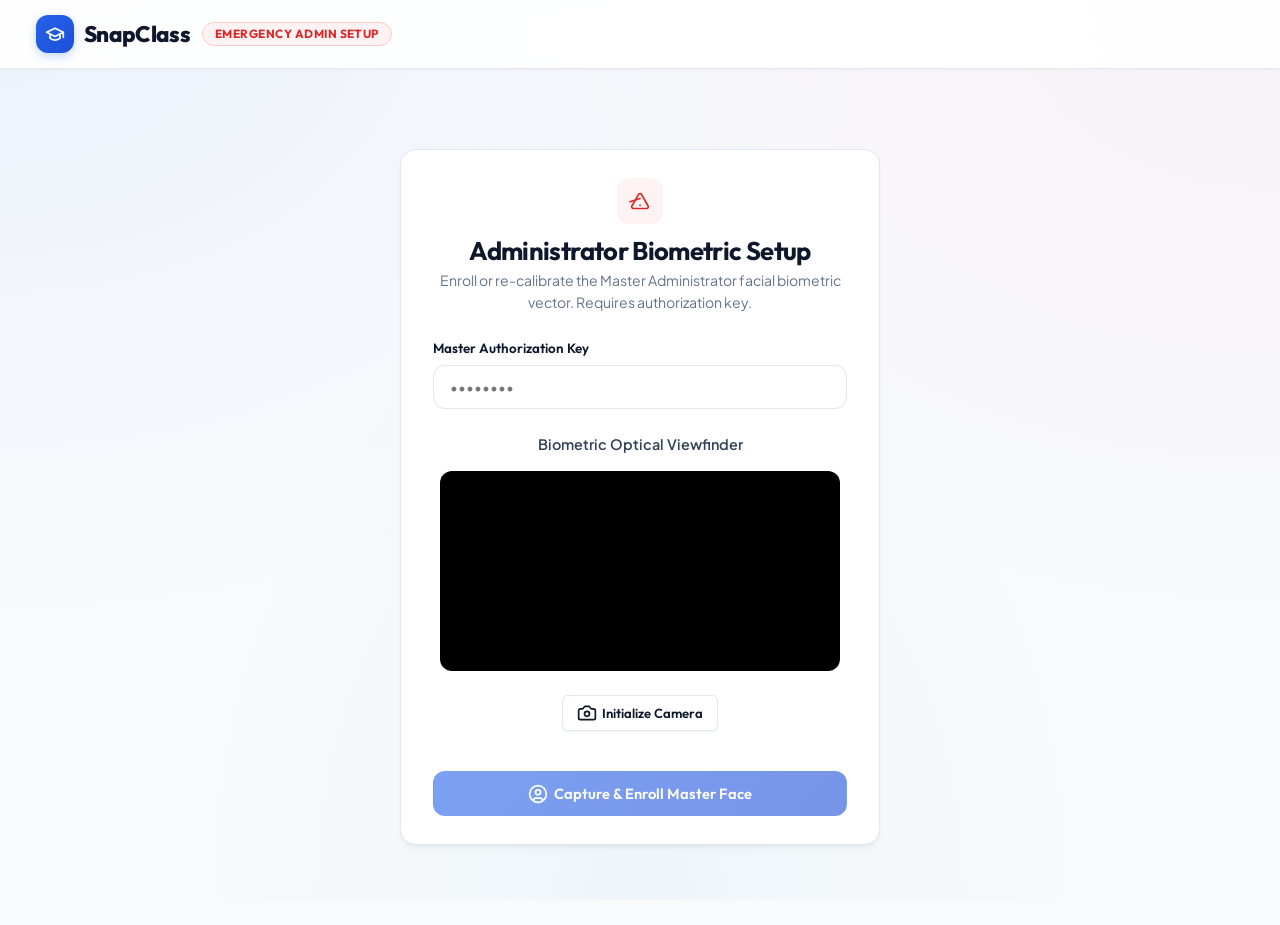
==== commit edfb6adc: "feat: add full administrative dashboard, student and teacher portals, face recognition pipeline, and" ====
--- a/frontend/admin-setup.html
+++ b/frontend/admin-setup.html
@@ -21,7 +21,9 @@
   <header>
     <div style="display: flex; align-items: center; gap: 0.75rem;">
       <a href="index.html" class="brand-title">
-        <svg class="icon-svg icon-lg" viewBox="0 0 24 24"><path d="M22 10v6M2 10l10-5 10 5-10 5z"/><path d="M6 12v5c3 3 9 3 12 0v-5"/></svg>
+        <div class="brand-icon-wrap">
+          <svg class="icon-svg icon-md" viewBox="0 0 24 24"><path d="M22 10v6M2 10l10-5 10 5-10 5z"/><path d="M6 12v5c3 3 9 3 12 0v-5"/></svg>
+        </div>
         <span>SnapClass</span>
       </a>
       <span class="badge badge-critical">Emergency Admin Setup</span>
--- a/frontend/css/styles.css
+++ b/frontend/css/styles.css
@@ -1,66 +1,95 @@
 /* ==========================================================================
-   SnapClass Design System - Premium Educational SaaS & Attendance Platform
-   Mobile-First, Research-Backed Palette & Crisp SVG Icon Architecture
-   ========================================================================== */
-
-@import url('https://fonts.googleapis.com/css2?family=Outfit:wght@400;500;600;700;800&family=Plus+Jakarta+Sans:wght@400;500;600;700&display=swap');
+   SNAP CLASS — HIGH-END DESIGN SYSTEM & MOTION ARCHITECTURE
+   Senior UI/UX & Motion Engineering Specification
+   Zero Generic AI Clichés • Accessible WCAG AAA Contrast • 60 FPS Micro-Interactions
+   ========================================================================== */
+
+@import url('https://fonts.googleapis.com/css2?family=JetBrains+Mono:ital,wght@0,400;0,500;0,600;0,700;1,400&family=Outfit:wght@400;500;600;700;800;900&family=Plus+Jakarta+Sans:ital,wght@0,400;0,500;0,600;0,700;0,800;1,400;1,500&display=swap');
 
 :root {
-  /* Primary Brand Tokens */
-  --primary: #4F46E5;
-  --primary-hover: #4338CA;
-  --primary-light: #EEF2FF;
-  --primary-glow: rgba(79, 70, 229, 0.18);
-
-  --secondary: #0284C7;
-  --secondary-hover: #0369A1;
-  --secondary-light: #F0F9FF;
-
-  /* Surfaces & Backgrounds */
+  /* Core Brand Tokens */
+  --primary: #2563EB;
+  --primary-hover: #1D4ED8;
+  --primary-active: #1E40AF;
+  --primary-light: #EFF6FF;
+  --primary-border: #BFDBFE;
+  --primary-glow: rgba(37, 99, 235, 0.18);
+
+  /* Faculty & Teacher Specialty Palette */
+  --faculty: #DB2777;
+  --faculty-hover: #BE185D;
+  --faculty-light: #FDF2F8;
+  --faculty-border: #FBCFE8;
+  --faculty-glow: rgba(219, 39, 119, 0.16);
+
+  /* Executive Admin & Dean Specialty Palette */
+  --admin: #0284C7;
+  --admin-hover: #0369A1;
+  --admin-light: #F0F9FF;
+  --admin-border: #BAE6FD;
+  --admin-glow: rgba(2, 132, 199, 0.16);
+
+  /* Surface & Canvas System */
   --bg-page: #F8FAFC;
+  --bg-mesh: radial-gradient(at 0% 0%, rgba(37, 99, 235, 0.05) 0px, transparent 50%),
+             radial-gradient(at 100% 0%, rgba(219, 39, 119, 0.04) 0px, transparent 50%),
+             radial-gradient(at 50% 100%, rgba(2, 132, 199, 0.04) 0px, transparent 50%);
   --surface-card: #FFFFFF;
   --surface-subtle: #F1F5F9;
   --surface-hover: #F8FAFC;
-
-  /* Borders */
+  --surface-glass: rgba(255, 255, 255, 0.92);
+
+  /* Border Tokens */
   --border-light: #E2E8F0;
   --border-medium: #CBD5E1;
-  --border-focus: #4F46E5;
-
-  /* Typography Colors */
+  --border-focus: #2563EB;
+
+  /* Typography Palette */
   --text-heading: #0F172A;
   --text-body: #334155;
   --text-muted: #64748B;
   --text-light: #94A3B8;
 
-  /* Status Colors */
+  /* Semantic Status Colors */
   --status-safe: #059669;
   --status-safe-bg: #ECFDF5;
   --status-safe-border: #A7F3D0;
+  --status-safe-glow: rgba(5, 150, 105, 0.2);
 
   --status-warning: #D97706;
   --status-warning-bg: #FFFBEB;
   --status-warning-border: #FDE68A;
 
-  --status-critical: #E11D48;
-  --status-critical-bg: #FFF1F2;
-  --status-critical-border: #FECDD3;
-
-  /* Elevations */
-  --shadow-sm: 0 1px 2px 0 rgba(15, 23, 42, 0.05);
-  --shadow-card: 0 1px 3px 0 rgba(0, 0, 0, 0.05), 0 4px 12px -2px rgba(15, 23, 42, 0.06);
-  --shadow-hover: 0 10px 25px -3px rgba(15, 23, 42, 0.10), 0 4px 6px -2px rgba(15, 23, 42, 0.05);
-  
-  /* Radii */
+  --status-critical: #DC2626;
+  --status-critical-bg: #FEF2F2;
+  --status-critical-border: #FECACA;
+
+  /* Depth & Shadow Elevation */
+  --shadow-xs: 0 1px 2px 0 rgba(15, 23, 42, 0.04);
+  --shadow-sm: 0 1px 3px 0 rgba(15, 23, 42, 0.06), 0 1px 2px -1px rgba(15, 23, 42, 0.04);
+  --shadow-card: 0 4px 6px -1px rgba(15, 23, 42, 0.05), 0 2px 4px -2px rgba(15, 23, 42, 0.04);
+  --shadow-hover: 0 12px 28px -4px rgba(15, 23, 42, 0.09), 0 4px 8px -2px rgba(15, 23, 42, 0.04);
+  --shadow-glass: 0 16px 40px -8px rgba(15, 23, 42, 0.12);
+
+  /* Corner Radii System */
   --radius-xs: 0.25rem;
   --radius-sm: 0.375rem;
   --radius-md: 0.75rem;
   --radius-lg: 1rem;
-  --radius-xl: 1.25rem;
+  --radius-xl: 1.5rem;
   --radius-full: 9999px;
-}
-
-/* Reset & Base */
+
+  /* Motion & Transition Variables */
+  --ease-spring: cubic-bezier(0.16, 1, 0.3, 1);
+  --ease-smooth: cubic-bezier(0.4, 0, 0.2, 1);
+  --duration-fast: 160ms;
+  --duration-normal: 260ms;
+  --duration-slow: 400ms;
+}
+
+/* ==========================================================================
+   Base, Reset & Scaffolding
+   ========================================================================== */
 *, *::before, *::after {
   box-sizing: border-box;
   margin: 0;
@@ -68,14 +97,22 @@
   -webkit-tap-highlight-color: transparent;
 }
 
+html {
+  scroll-behavior: smooth;
+  font-size: 16px;
+}
+
 body {
   font-family: 'Plus Jakarta Sans', -apple-system, BlinkMacSystemFont, 'Segoe UI', Roboto, sans-serif;
   background-color: var(--bg-page);
+  background-image: var(--bg-mesh);
+  background-attachment: fixed;
   color: var(--text-body);
   min-height: 100vh;
-  line-height: 1.5;
+  line-height: 1.55;
   -webkit-font-smoothing: antialiased;
   text-rendering: optimizeLegibility;
+  overflow-x: hidden;
 }
 
 /* Typography Hierarchy */
@@ -83,12 +120,20 @@
   font-family: 'Outfit', sans-serif;
   color: var(--text-heading);
   font-weight: 700;
-  letter-spacing: -0.02em;
-}
-
-/* ==========================================================================
-   Crisp SVG Icon Architecture
-   Ensures 100% reliable rendering, dynamic color inheritance, and no clipping
+  letter-spacing: -0.025em;
+  line-height: 1.2;
+}
+
+p {
+  color: var(--text-body);
+}
+
+code, .font-mono {
+  font-family: 'JetBrains Mono', monospace;
+}
+
+/* ==========================================================================
+   Clean Vector SVG Icon Engine
    ========================================================================== */
 .icon-svg,
 svg.icon-svg {
@@ -103,6 +148,7 @@
   fill: none !important;
   flex-shrink: 0;
   overflow: visible;
+  transition: transform var(--duration-fast) var(--ease-smooth);
 }
 
 .icon-svg *,
@@ -122,119 +168,155 @@
   display: inline-flex;
   align-items: center;
   justify-content: center;
-  width: 2.75rem;
-  height: 2.75rem;
+  width: 2.85rem;
+  height: 2.85rem;
   border-radius: var(--radius-md);
   flex-shrink: 0;
-}
-
-/* Layout Containers */
+  transition: transform var(--duration-normal) var(--ease-spring), box-shadow var(--duration-normal) var(--ease-spring);
+}
+
+/* ==========================================================================
+   Layout Containers
+   ========================================================================== */
 .container {
-  max-width: 1200px;
+  max-width: 1220px;
   margin: 0 auto;
-  padding: 1rem;
+  padding: 1.25rem 1rem;
 }
 
 @media (min-width: 768px) {
   .container {
-    padding: 1.75rem 2rem;
+    padding: 2rem 2.25rem;
   }
 }
 
-/* Header & Global Navigation Bar */
+/* ==========================================================================
+   Header & Navigation
+   ========================================================================== */
 header {
-  background: rgba(255, 255, 255, 0.95);
-  backdrop-filter: blur(12px);
-  -webkit-backdrop-filter: blur(12px);
+  background: var(--surface-glass);
+  backdrop-filter: blur(16px);
+  -webkit-backdrop-filter: blur(16px);
   border-bottom: 1px solid var(--border-light);
-  padding: 0.75rem 1rem;
+  padding: 0.85rem 1.25rem;
   display: flex;
   justify-content: space-between;
   align-items: center;
   position: sticky;
   top: 0;
   z-index: 50;
-  box-shadow: 0 1px 2px 0 rgba(0, 0, 0, 0.03);
+  box-shadow: 0 1px 4px 0 rgba(15, 23, 42, 0.03);
+  transition: all var(--duration-normal) var(--ease-smooth);
 }
 
 @media (min-width: 768px) {
   header {
-    padding: 0.85rem 2rem;
+    padding: 0.95rem 2.25rem;
   }
 }
 
 .brand-title {
   font-family: 'Outfit', sans-serif;
-  font-size: 1.35rem;
+  font-size: 1.4rem;
   font-weight: 800;
-  color: var(--primary);
+  color: var(--text-heading);
   display: inline-flex;
   align-items: center;
-  gap: 0.5rem;
+  gap: 0.65rem;
   text-decoration: none;
   letter-spacing: -0.03em;
-}
-
-.brand-title .icon-svg {
-  color: var(--primary);
+  transition: transform var(--duration-fast) var(--ease-spring);
+}
+
+.brand-title:hover {
+  transform: translateY(-1px);
+}
+
+.brand-title .brand-icon-wrap {
+  width: 2.35rem;
+  height: 2.35rem;
+  border-radius: var(--radius-md);
+  background: linear-gradient(135deg, var(--primary) 0%, #1D4ED8 100%);
+  display: inline-flex;
+  align-items: center;
+  justify-content: center;
+  color: #FFFFFF;
+  box-shadow: 0 3px 10px rgba(37, 99, 235, 0.28);
+}
+
+.brand-title .brand-icon-wrap .icon-svg {
+  stroke: #FFFFFF !important;
 }
 
 .header-nav-actions {
   display: flex;
   align-items: center;
-  gap: 0.5rem;
+  gap: 0.6rem;
 }
 
 .nav-link-btn {
   display: inline-flex;
   align-items: center;
-  gap: 0.4rem;
+  gap: 0.45rem;
   color: var(--text-body);
   text-decoration: none;
+  font-family: 'Outfit', sans-serif;
   font-weight: 600;
-  font-size: 0.84rem;
-  padding: 0.5rem 0.85rem;
+  font-size: 0.86rem;
+  padding: 0.5rem 0.95rem;
   border-radius: var(--radius-md);
-  background: var(--surface-subtle);
+  background: var(--surface-card);
   border: 1px solid var(--border-light);
-  transition: all 0.2s ease;
+  box-shadow: var(--shadow-xs);
+  transition: all var(--duration-fast) var(--ease-smooth);
   min-height: 38px;
 }
 
 .nav-link-btn:hover {
-  color: var(--text-heading);
-  background: var(--border-light);
-  border-color: var(--border-medium);
+  color: var(--primary);
+  border-color: var(--primary-border);
+  background: var(--primary-light);
+  transform: translateY(-1px);
 }
 
 .nav-link-btn:active {
   transform: scale(0.97);
 }
 
-/* Cards & Surfaces */
+/* ==========================================================================
+   Card System & Glass Surfaces
+   ========================================================================== */
 .card {
   background: var(--surface-card);
   border: 1px solid var(--border-light);
   border-radius: var(--radius-lg);
-  padding: 1.25rem;
+  padding: 1.35rem;
   box-shadow: var(--shadow-card);
-  transition: all 0.2s cubic-bezier(0.4, 0, 0.2, 1);
+  transition: transform var(--duration-normal) var(--ease-spring), box-shadow var(--duration-normal) var(--ease-spring), border-color var(--duration-normal) var(--ease-smooth);
   margin-bottom: 1.25rem;
+  position: relative;
+  overflow: hidden;
 }
 
 @media (min-width: 768px) {
   .card {
-    padding: 1.75rem;
+    padding: 1.75rem 2rem;
   }
 }
 
 .card-hover:hover {
-  transform: translateY(-2px);
+  transform: translateY(-4px);
   box-shadow: var(--shadow-hover);
   border-color: var(--border-medium);
 }
 
-/* Mobile-First Segmented Pill Tabs */
+.card-hover:hover .icon-box-badge {
+  transform: scale(1.08) rotate(-2deg);
+}
+
+/* ==========================================================================
+   Segmented Pill Tabs
+   ========================================================================== */
 .tabs-header {
   display: flex;
   gap: 0.5rem;
@@ -255,31 +337,35 @@
   display: inline-flex;
   align-items: center;
   gap: 0.45rem;
-  padding: 0.55rem 1rem;
+  padding: 0.55rem 1.1rem;
   border-radius: var(--radius-full);
-  border: 1.5px solid var(--border-light);
-  background: var(--surface-subtle);
+  border: 1px solid var(--border-light);
+  background: var(--surface-card);
   color: var(--text-muted);
   font-family: 'Outfit', sans-serif;
   font-size: 0.86rem;
   font-weight: 600;
   cursor: pointer;
-  transition: all 0.2s ease;
+  transition: all var(--duration-fast) var(--ease-smooth);
   flex-shrink: 0;
   min-height: 40px;
 }
 
 .tab-btn:hover {
   color: var(--text-heading);
-  background: #E2E8F0;
+  background: var(--surface-subtle);
   border-color: var(--border-medium);
+}
+
+.tab-btn:active {
+  transform: scale(0.97);
 }
 
 .tab-btn.active {
   background: var(--primary);
   color: #FFFFFF !important;
   border-color: var(--primary);
-  box-shadow: 0 2px 8px rgba(79, 70, 229, 0.3);
+  box-shadow: 0 4px 12px rgba(37, 99, 235, 0.28);
 }
 
 .tab-btn.active .icon-svg,
@@ -294,57 +380,62 @@
 
 .tab-pane.active {
   display: block;
-  animation: fadeIn 0.25s ease-in-out;
-}
-
-@keyframes fadeIn {
-  from { opacity: 0; transform: translateY(4px); }
+  animation: tabFadeIn var(--duration-normal) var(--ease-spring);
+}
+
+@keyframes tabFadeIn {
+  from { opacity: 0; transform: translateY(6px); }
   to { opacity: 1; transform: translateY(0); }
 }
 
-/* Badges & Status Pills */
+/* ==========================================================================
+   Badges & Pulse Beacons
+   ========================================================================== */
 .badge {
   display: inline-flex;
   align-items: center;
-  gap: 0.35rem;
-  padding: 0.25rem 0.7rem;
+  gap: 0.4rem;
+  padding: 0.3rem 0.75rem;
   border-radius: var(--radius-full);
-  font-size: 0.72rem;
+  font-size: 0.74rem;
   font-weight: 700;
   text-transform: uppercase;
   letter-spacing: 0.04em;
   line-height: 1;
-}
-
-.badge-primary { background: var(--primary-light); color: var(--primary); border: 1px solid #C7D2FE; }
-.badge-secondary { background: var(--secondary-light); color: var(--secondary); border: 1px solid #BAE6FD; }
+  font-family: 'Outfit', sans-serif;
+}
+
+.badge-primary { background: var(--primary-light); color: var(--primary); border: 1px solid var(--primary-border); }
+.badge-secondary { background: var(--admin-light); color: var(--admin); border: 1px solid var(--admin-border); }
 .badge-safe { background: var(--status-safe-bg); color: var(--status-safe); border: 1px solid var(--status-safe-border); }
 .badge-warning { background: var(--status-warning-bg); color: var(--status-warning); border: 1px solid var(--status-warning-border); }
 .badge-critical { background: var(--status-critical-bg); color: var(--status-critical); border: 1px solid var(--status-critical-border); }
 
 .pulse-dot {
-  width: 7px;
-  height: 7px;
+  width: 8px;
+  height: 8px;
   border-radius: 50%;
   background-color: var(--status-safe);
   display: inline-block;
   box-shadow: 0 0 0 2px rgba(5, 150, 105, 0.2);
-  animation: pulse 2s infinite;
-}
-
-@keyframes pulse {
-  0% { transform: scale(0.95); box-shadow: 0 0 0 0 rgba(5, 150, 105, 0.5); }
-  70% { transform: scale(1); box-shadow: 0 0 0 6px rgba(5, 150, 105, 0); }
+  animation: pulseBeacon 2s cubic-bezier(0.4, 0, 0.6, 1) infinite;
+}
+
+@keyframes pulseBeacon {
+  0% { transform: scale(0.95); box-shadow: 0 0 0 0 rgba(5, 150, 105, 0.6); }
+  70% { transform: scale(1); box-shadow: 0 0 0 7px rgba(5, 150, 105, 0); }
   100% { transform: scale(0.95); box-shadow: 0 0 0 0 rgba(5, 150, 105, 0); }
 }
 
-/* Button Suite (Mobile Touch Optimized) */
+/* ==========================================================================
+   Button Suite & Micro-Interactions
+   ========================================================================== */
 .btn {
   display: inline-flex;
   align-items: center;
   justify-content: center;
   gap: 0.5rem;
-  padding: 0.7rem 1.25rem;
+  padding: 0.7rem 1.35rem;
   font-family: 'Outfit', sans-serif;
   font-weight: 600;
   font-size: 0.92rem;
@@ -352,56 +443,69 @@
   border: 1px solid transparent;
   cursor: pointer;
   text-decoration: none;
-  transition: all 0.18s ease;
+  transition: all var(--duration-fast) var(--ease-smooth);
   min-height: 44px;
+}
+
+.btn:hover {
+  transform: translateY(-1px);
 }
 
 .btn:active {
   transform: scale(0.98);
 }
 
+.btn:disabled {
+  opacity: 0.6;
+  cursor: not-allowed;
+  transform: none !important;
+  box-shadow: none !important;
+}
+
 .btn-primary {
-  background-color: var(--primary);
+  background: linear-gradient(135deg, var(--primary) 0%, var(--primary-hover) 100%);
   color: #FFFFFF;
-  box-shadow: 0 2px 4px rgba(79, 70, 229, 0.2);
+  box-shadow: 0 2px 6px rgba(37, 99, 235, 0.25);
 }
 
 .btn-primary:hover {
-  background-color: var(--primary-hover);
-  box-shadow: 0 4px 10px rgba(79, 70, 229, 0.3);
+  background: linear-gradient(135deg, #1D4ED8 0%, #1E40AF 100%);
+  box-shadow: 0 6px 16px rgba(37, 99, 235, 0.35);
 }
 
 .btn-secondary {
+  background-color: var(--surface-card);
+  color: var(--text-heading);
+  border: 1px solid var(--border-light);
+  box-shadow: var(--shadow-xs);
+}
+
+.btn-secondary:hover {
   background-color: var(--surface-subtle);
-  color: var(--text-heading);
-  border-color: var(--border-light);
-}
-
-.btn-secondary:hover {
-  background-color: #E2E8F0;
   border-color: var(--border-medium);
 }
 
 .btn-danger {
-  background-color: var(--status-critical);
+  background: linear-gradient(135deg, var(--status-critical) 0%, #B91C1C 100%);
   color: #FFFFFF;
-  box-shadow: 0 2px 4px rgba(225, 29, 72, 0.2);
+  box-shadow: 0 2px 6px rgba(220, 38, 38, 0.25);
 }
 
 .btn-danger:hover {
-  background-color: #BE123C;
+  background: linear-gradient(135deg, #B91C1C 0%, #991B1B 100%);
+  box-shadow: 0 6px 16px rgba(220, 38, 38, 0.35);
 }
 
 .btn-sm {
   min-height: 36px;
-  padding: 0.4rem 0.8rem;
+  padding: 0.4rem 0.85rem;
   font-size: 0.82rem;
   border-radius: var(--radius-sm);
 }
 
 .btn-loading {
   pointer-events: none;
-  opacity: 0.75;
+  opacity: 0.8;
 }
 
 .btn-loading::after {
@@ -411,17 +515,19 @@
   border: 2px solid rgba(255, 255, 255, 0.3);
   border-top-color: #FFFFFF;
   border-radius: 50%;
-  animation: spin 0.8s linear infinite;
+  animation: btnSpin 0.8s linear infinite;
   display: inline-block;
 }
 
-@keyframes spin {
+@keyframes btnSpin {
   to { transform: rotate(360deg); }
 }
 
-/* Forms & Validation States */
+/* ==========================================================================
+   Form Fields & Input Controls
+   ========================================================================== */
 .input-group {
-  margin-bottom: 1.1rem;
+  margin-bottom: 1.15rem;
   text-align: left;
 }
 
@@ -431,7 +537,8 @@
   font-size: 0.84rem;
   font-weight: 600;
   color: var(--text-heading);
-  margin-bottom: 0.35rem;
+  margin-bottom: 0.4rem;
+  font-family: 'Outfit', sans-serif;
 }
 
 .input-control {
@@ -439,51 +546,67 @@
   background: #FFFFFF;
   border: 1.5px solid var(--border-light);
   border-radius: var(--radius-md);
-  padding: 0.7rem 0.95rem;
+  padding: 0.7rem 1rem;
   color: var(--text-heading);
   font-family: inherit;
   font-size: 0.92rem;
   outline: none;
   min-height: 44px;
-  transition: border-color 0.2s, box-shadow 0.2s;
+  transition: border-color var(--duration-fast) var(--ease-smooth), box-shadow var(--duration-fast) var(--ease-smooth);
 }
 
 .input-control:focus {
   border-color: var(--primary);
-  box-shadow: 0 0 0 3px var(--primary-glow);
+  box-shadow: 0 0 0 3.5px var(--primary-glow);
 }
 
 .input-control.is-invalid {
   border-color: var(--status-critical) !important;
-  background: #FFF1F2;
-  animation: shake 0.35s ease-in-out;
+  background: var(--status-critical-bg);
+  animation: shakeField 0.35s ease-in-out;
 }
 
 .input-control.is-valid {
   border-color: var(--status-safe);
-  background: #F0FDF4;
-}
-
-@keyframes shake {
+  background: var(--status-safe-bg);
+}
+
+@keyframes shakeField {
   0%, 100% { transform: translateX(0); }
   20%, 60% { transform: translateX(-5px); }
   40%, 80% { transform: translateX(5px); }
 }
 
-/* Alert Banners */
+.field-error-msg {
+  color: var(--status-critical);
+  font-size: 0.78rem;
+  margin-top: 0.3rem;
+  font-weight: 600;
+}
+
+/* ==========================================================================
+   Alert Banners
+   ========================================================================== */
 .alert-banner {
   display: none;
   align-items: center;
-  gap: 0.6rem;
-  padding: 0.75rem 1rem;
+  gap: 0.65rem;
+  padding: 0.85rem 1rem;
   border-radius: var(--radius-md);
-  font-size: 0.85rem;
+  font-size: 0.86rem;
   font-weight: 500;
-  margin-bottom: 1.1rem;
+  margin-bottom: 1.15rem;
+  line-height: 1.45;
 }
 
 .alert-banner.active {
   display: flex;
+  animation: bannerFade 0.2s var(--ease-spring);
+}
+
+@keyframes bannerFade {
+  from { opacity: 0; transform: translateY(-4px); }
+  to { opacity: 1; transform: translateY(0); }
 }
 
 .alert-error {
@@ -504,11 +627,13 @@
   border: 1px solid var(--status-warning-border);
 }
 
-/* KPI Ribbon Cards */
+/* ==========================================================================
+   KPI Metrics Grid
+   ========================================================================== */
 .grid-cards {
   display: grid;
   grid-template-columns: 1fr;
-  gap: 1rem;
+  gap: 1.15rem;
 }
 
 @media (min-width: 640px) {
@@ -520,17 +645,23 @@
 .kpi-stat-card {
   background: var(--surface-card);
   border: 1px solid var(--border-light);
-  border-radius: var(--radius-md);
-  padding: 1rem 1.25rem;
-  display: flex;
-  align-items: center;
-  gap: 1rem;
+  border-radius: var(--radius-lg);
+  padding: 1.15rem 1.35rem;
+  display: flex;
+  align-items: center;
+  gap: 1.15rem;
   box-shadow: var(--shadow-sm);
+  transition: transform var(--duration-fast) var(--ease-spring), box-shadow var(--duration-fast) var(--ease-spring);
+}
+
+.kpi-stat-card:hover {
+  transform: translateY(-2px);
+  box-shadow: var(--shadow-card);
 }
 
 .kpi-icon-box {
-  width: 3rem;
-  height: 3rem;
+  width: 3.25rem;
+  height: 3.25rem;
   border-radius: var(--radius-md);
   display: flex;
   align-items: center;
@@ -538,18 +669,20 @@
   flex-shrink: 0;
 }
 
-/* Camera Container & Viewfinder HUD */
+/* ==========================================================================
+   Camera Viewfinder & Biometric Optical HUD
+   ========================================================================== */
 .camera-container {
   width: 100%;
-  max-width: 460px;
+  max-width: 480px;
   margin: 0 auto;
   aspect-ratio: 4/3;
-  background: #0F172A;
-  border-radius: var(--radius-md);
+  background: #0B1120;
+  border-radius: var(--radius-lg);
   overflow: hidden;
   position: relative;
   border: 2px solid var(--border-light);
-  box-shadow: inset 0 0 20px rgba(0, 0, 0, 0.4);
+  box-shadow: inset 0 0 30px rgba(0, 0, 0, 0.6), var(--shadow-card);
 }
 
 .camera-container video {
@@ -568,7 +701,7 @@
   align-items: center;
   justify-content: center;
   color: var(--text-light);
-  background: #0F172A;
+  background: #0B1120;
   padding: 1rem;
   text-align: center;
 }
@@ -590,47 +723,63 @@
   transform: translate(-50%, -50%);
   width: 160px;
   height: 210px;
-  border: 2px dashed rgba(255, 255, 255, 0.6);
+  border: 2px dashed rgba(37, 99, 235, 0.85);
   border-radius: 50%;
-  box-shadow: 0 0 0 9999px rgba(15, 23, 42, 0.4);
-}
-
-/* QR Scanner Viewfinder & Laser */
+  box-shadow: 0 0 0 9999px rgba(11, 17, 32, 0.55);
+}
+
+.scanner-laser-beam {
+  position: absolute;
+  left: 0;
+  right: 0;
+  height: 3px;
+  background: linear-gradient(90deg, transparent, #3B82F6 20%, #60A5FA 50%, #3B82F6 80%, transparent);
+  box-shadow: 0 0 14px #3B82F6, 0 0 4px #FFFFFF;
+  animation: laserSweep 2.2s cubic-bezier(0.4, 0, 0.2, 1) infinite;
+  z-index: 10;
+}
+
+@keyframes laserSweep {
+  0% { top: 12%; opacity: 0; }
+  15% { opacity: 1; }
+  85% { opacity: 1; }
+  100% { top: 88%; opacity: 0; }
+}
+
+/* QR Scanner Modal Viewfinder */
 .qr-scanner-box {
   width: 100%;
-  max-width: 360px;
-  margin: 0 auto;
   border-radius: var(--radius-md);
+  background: #0B1120;
+  position: relative;
   overflow: hidden;
-  position: relative;
-  background: #000;
-  border: 2px solid var(--border-medium);
+  border: 2px solid var(--border-light);
 }
 
 .qr-scanner-laser {
   position: absolute;
-  top: 0;
-  left: 5%;
-  right: 5%;
-  height: 2px;
-  background: var(--primary);
-  box-shadow: 0 0 12px 2px var(--primary);
-  animation: scanLaser 2s ease-in-out infinite;
-  z-index: 10;
+  left: 0;
+  right: 0;
+  height: 3px;
+  background: linear-gradient(90deg, transparent, #EF4444 20%, #F87171 50%, #EF4444 80%, transparent);
+  box-shadow: 0 0 12px #EF4444;
+  animation: qrLaser 2s linear infinite;
+  z-index: 5;
   pointer-events: none;
 }
 
-@keyframes scanLaser {
-  0% { top: 10%; opacity: 0.2; }
-  50% { top: 90%; opacity: 1; }
-  100% { top: 10%; opacity: 0.2; }
-}
-
-/* Radial Gauge Meter */
+@keyframes qrLaser {
+  0% { top: 10%; }
+  100% { top: 90%; }
+}
+
+/* ==========================================================================
+   Radial Attendance Gauge
+   ========================================================================== */
 .radial-meter-box {
   position: relative;
-  width: 190px;
-  height: 190px;
+  width: 180px;
+  height: 180px;
   margin: 0 auto;
 }
 
@@ -642,7 +791,7 @@
 
 .meter-track {
   fill: none;
-  stroke: #E2E8F0;
+  stroke: var(--border-light);
   stroke-width: 14;
 }
 
@@ -651,9 +800,9 @@
   stroke: var(--primary);
   stroke-width: 14;
   stroke-linecap: round;
-  stroke-dasharray: 565.48;
-  stroke-dashoffset: 565.48;
-  transition: stroke-dashoffset 0.8s cubic-bezier(0.4, 0, 0.2, 1), stroke 0.3s;
+  stroke-dasharray: 565.48; /* 2 * PI * 90 */
+  stroke-dashoffset: 0;
+  transition: stroke-dashoffset 0.8s var(--ease-spring), stroke 0.4s var(--ease-smooth);
 }
 
 .meter-value-overlay {
@@ -667,20 +816,68 @@
 
 .meter-percentage {
   font-family: 'Outfit', sans-serif;
-  font-size: 2.3rem;
+  font-size: 2.2rem;
   font-weight: 800;
   color: var(--text-heading);
   line-height: 1;
 }
 
-/* Modals & Dialogs (Bottom Sheet on Mobile) */
+/* ==========================================================================
+   Data Tables & Rosters
+   ========================================================================== */
+.data-table-container {
+  width: 100%;
+  overflow-x: auto;
+  border-radius: var(--radius-md);
+  border: 1px solid var(--border-light);
+  background: #FFFFFF;
+}
+
+.data-table {
+  width: 100%;
+  border-collapse: collapse;
+  text-align: left;
+  font-size: 0.88rem;
+}
+
+.data-table th {
+  background: var(--surface-subtle);
+  color: var(--text-muted);
+  font-family: 'Outfit', sans-serif;
+  font-weight: 600;
+  padding: 0.8rem 1rem;
+  font-size: 0.78rem;
+  text-transform: uppercase;
+  letter-spacing: 0.04em;
+  border-bottom: 1px solid var(--border-light);
+}
+
+.data-table td {
+  padding: 0.85rem 1rem;
+  border-bottom: 1px solid var(--border-light);
+  color: var(--text-body);
+  transition: background var(--duration-fast);
+}
+
+.data-table tbody tr:hover td {
+  background: var(--surface-hover);
+}
+
+.data-table tbody tr:last-child td {
+  border-bottom: none;
+}
+
+/* ==========================================================================
+   Modals & Drawers
+   ========================================================================== */
 .modal-backdrop {
+  display: none;
   position: fixed;
   inset: 0;
-  background: rgba(15, 23, 42, 0.6);
-  backdrop-filter: blur(4px);
+  background: rgba(15, 23, 42, 0.65);
+  backdrop-filter: blur(6px);
+  -webkit-backdrop-filter: blur(6px);
   z-index: 100;
-  display: none;
   align-items: center;
   justify-content: center;
   padding: 1rem;
@@ -688,120 +885,391 @@
 
 .modal-backdrop.active {
   display: flex;
+  animation: modalFade var(--duration-fast) var(--ease-smooth);
 }
 
 .modal-window {
-  background: #FFFFFF;
-  border-radius: var(--radius-lg);
+  background: var(--surface-card);
+  border-radius: var(--radius-xl);
   padding: 1.5rem;
+  max-width: 520px;
   width: 100%;
-  max-width: 520px;
-  box-shadow: 0 20px 25px -5px rgba(0, 0, 0, 0.2);
-  animation: modalPop 0.2s cubic-bezier(0.16, 1, 0.3, 1);
   max-height: 90vh;
   overflow-y: auto;
+  box-shadow: var(--shadow-glass);
+  border: 1px solid var(--border-light);
+  animation: modalPop var(--duration-normal) var(--ease-spring);
+}
+
+@keyframes modalFade {
+  from { opacity: 0; }
+  to { opacity: 1; }
 }
 
 @keyframes modalPop {
-  from { transform: scale(0.95); opacity: 0; }
-  to { transform: scale(1); opacity: 1; }
-}
-
-/* Toast Notifications */
+  from { opacity: 0; transform: scale(0.96) translateY(8px); }
+  to { opacity: 1; transform: scale(1) translateY(0); }
+}
+
+/* ==========================================================================
+   Toast Notifications
+   ========================================================================== */
 #toast-shelf {
   position: fixed;
-  bottom: 1.25rem;
-  right: 1.25rem;
-  z-index: 200;
+  bottom: 1.5rem;
+  right: 1.5rem;
+  z-index: 999;
   display: flex;
   flex-direction: column;
-  gap: 0.5rem;
-  max-width: calc(100vw - 2.5rem);
+  gap: 0.6rem;
+  max-width: 400px;
+  pointer-events: none;
 }
 
 .toast-pill {
+  pointer-events: auto;
   background: #0F172A;
   color: #FFFFFF;
   border-radius: var(--radius-md);
   padding: 0.85rem 1.15rem;
-  font-size: 0.88rem;
-  box-shadow: 0 10px 15px -3px rgba(0, 0, 0, 0.15);
+  box-shadow: 0 10px 25px -5px rgba(0, 0, 0, 0.3);
   display: flex;
   align-items: center;
   justify-content: space-between;
   gap: 0.75rem;
+  font-size: 0.88rem;
+  font-weight: 500;
   position: relative;
   overflow: hidden;
+  animation: toastSlideIn var(--duration-slow) var(--ease-spring);
 }
 
 .toast-pill.success { border-left: 4px solid var(--status-safe); }
 .toast-pill.error { border-left: 4px solid var(--status-critical); }
 .toast-pill.warning { border-left: 4px solid var(--status-warning); }
-.toast-pill.info { border-left: 4px solid var(--secondary); }
-
-/* Data Tables */
-.data-table-container {
+.toast-pill.info { border-left: 4px solid var(--primary); }
+
+.toast-progress {
+  position: absolute;
+  bottom: 0;
+  left: 0;
+  height: 2.5px;
+  background: rgba(255, 255, 255, 0.4);
   width: 100%;
-  overflow-x: auto;
-  -webkit-overflow-scrolling: touch;
+  animation: toastDrain linear forwards;
+}
+
+@keyframes toastSlideIn {
+  from { opacity: 0; transform: translateY(16px) scale(0.95); }
+  to { opacity: 1; transform: translateY(0) scale(1); }
+}
+
+@keyframes toastDrain {
+  from { width: 100%; }
+  to { width: 0%; }
+}
+
+/* ==========================================================================
+   Landing Page Simulation & High-End Hero
+   ========================================================================== */
+.hero-wrapper {
+  padding: clamp(2.5rem, 5vw, 4.5rem) 0 clamp(1.5rem, 3vw, 2.5rem);
+  text-align: center;
+}
+
+.hero-pill-badge {
+  display: inline-flex;
+  align-items: center;
+  gap: 0.5rem;
+  background: var(--surface-card);
+  border: 1px solid var(--primary-border);
+  padding: 0.4rem 1rem;
+  border-radius: var(--radius-full);
+  font-size: 0.82rem;
+  font-weight: 700;
+  color: var(--primary);
+  box-shadow: 0 2px 10px rgba(37, 99, 235, 0.1);
+  margin-bottom: 1.5rem;
+  font-family: 'Outfit', sans-serif;
+}
+
+.hero-headline {
+  font-size: clamp(2.3rem, 5.2vw, 3.8rem);
+  line-height: 1.1;
+  margin-bottom: 1.25rem;
+  font-weight: 800;
+  letter-spacing: -0.035em;
+}
+
+.hero-headline .text-gradient {
+  background: linear-gradient(135deg, #2563EB 0%, #7C3AED 50%, #DB2777 100%);
+  -webkit-background-clip: text;
+  -webkit-text-fill-color: transparent;
+}
+
+.hero-subtext {
+  color: var(--text-muted);
+  font-size: clamp(1rem, 2vw, 1.25rem);
+  line-height: 1.6;
+  max-width: 680px;
+  margin: 0 auto 2.25rem auto;
+}
+
+.simulation-stage {
+  max-width: 1080px;
+  margin: 2.5rem auto 3.5rem auto;
+  background: var(--surface-card);
+  border: 1px solid var(--border-light);
+  border-radius: var(--radius-xl);
+  box-shadow: 0 20px 45px -10px rgba(15, 23, 42, 0.12), 0 0 0 1px rgba(226, 232, 240, 0.8);
+  padding: 1.25rem;
+  position: relative;
+  overflow: hidden;
+}
+
+@media (min-width: 768px) {
+  .simulation-stage {
+    padding: 2rem;
+  }
+}
+
+.simulation-grid {
+  display: grid;
+  grid-template-columns: 1fr;
+  gap: 1.5rem;
+  text-align: left;
+}
+
+@media (min-width: 992px) {
+  .simulation-grid {
+    grid-template-columns: 1.1fr 1.3fr 1.1fr;
+  }
+}
+
+.sim-station-card {
+  background: #0B1120;
+  border-radius: var(--radius-lg);
+  padding: 1.25rem;
+  color: #FFFFFF;
+  position: relative;
+  overflow: hidden;
+  box-shadow: inset 0 0 20px rgba(0, 0, 0, 0.5);
+  border: 1px solid rgba(255, 255, 255, 0.08);
+}
+
+.sim-station-header {
+  display: flex;
+  justify-content: space-between;
+  align-items: center;
+  margin-bottom: 1rem;
+  font-size: 0.82rem;
+  font-weight: 700;
+  color: #94A3B8;
+  font-family: 'Outfit', sans-serif;
+  text-transform: uppercase;
+  letter-spacing: 0.05em;
+}
+
+.qr-rotator-box {
+  width: 140px;
+  height: 140px;
+  margin: 0.75rem auto;
+  background: #FFFFFF;
   border-radius: var(--radius-md);
+  padding: 10px;
+  display: flex;
+  align-items: center;
+  justify-content: center;
+  position: relative;
+  box-shadow: 0 8px 24px rgba(0, 0, 0, 0.3);
+}
+
+.qr-progress-ring {
+  position: absolute;
+  inset: -6px;
+  border-radius: calc(var(--radius-md) + 6px);
+  border: 3px solid transparent;
+  border-top-color: #3B82F6;
+  border-right-color: #3B82F6;
+  animation: rotateTimer 5s linear infinite;
+}
+
+@keyframes rotateTimer {
+  0% { transform: rotate(0deg); }
+  100% { transform: rotate(360deg); }
+}
+
+.biometric-sim-viewport {
+  width: 100%;
+  aspect-ratio: 1/1;
+  max-width: 220px;
+  margin: 0 auto;
+  border-radius: var(--radius-md);
+  background: #040812;
+  position: relative;
+  overflow: hidden;
+  border: 1px solid rgba(59, 130, 246, 0.4);
+}
+
+.biometric-avatar-mock {
+  position: absolute;
+  inset: 0;
+  display: flex;
+  align-items: center;
+  justify-content: center;
+  color: #3B82F6;
+}
+
+.facial-mesh-dots {
+  position: absolute;
+  width: 60%;
+  height: 70%;
+  top: 15%;
+  left: 20%;
+  background-image: radial-gradient(#60A5FA 1.5px, transparent 1.5px);
+  background-size: 14px 14px;
+  opacity: 0.75;
+}
+
+.attendance-ticker-feed {
+  display: flex;
+  flex-direction: column;
+  gap: 0.65rem;
+  max-height: 240px;
+  overflow: hidden;
+  position: relative;
+}
+
+.ticker-card-item {
+  background: rgba(255, 255, 255, 0.06);
+  border: 1px solid rgba(255, 255, 255, 0.1);
+  border-radius: var(--radius-md);
+  padding: 0.65rem 0.85rem;
+  display: flex;
+  align-items: center;
+  justify-content: space-between;
+  gap: 0.6rem;
+  font-size: 0.82rem;
+  animation: tickerSlideIn 0.4s var(--ease-spring) forwards;
+}
+
+@keyframes tickerSlideIn {
+  from { opacity: 0; transform: translateY(12px) scale(0.96); }
+  to { opacity: 1; transform: translateY(0) scale(1); }
+}
+
+.ticker-avatar {
+  width: 2rem;
+  height: 2rem;
+  border-radius: 50%;
+  background: #1E293B;
+  display: flex;
+  align-items: center;
+  justify-content: center;
+  font-weight: 700;
+  font-size: 0.78rem;
+  color: #60A5FA;
+}
+
+.calc-slider-box {
+  background: var(--surface-subtle);
   border: 1px solid var(--border-light);
-}
-
-.data-table {
+  border-radius: var(--radius-lg);
+  padding: 1.5rem;
+  text-align: left;
+}
+
+.range-slider {
   width: 100%;
-  border-collapse: collapse;
+  height: 8px;
+  border-radius: 4px;
+  background: var(--border-medium);
+  outline: none;
+  -webkit-appearance: none;
+  cursor: pointer;
+}
+
+.range-slider::-webkit-slider-thumb {
+  -webkit-appearance: none;
+  width: 22px;
+  height: 22px;
+  border-radius: 50%;
+  background: var(--primary);
+  border: 3px solid #FFFFFF;
+  box-shadow: 0 2px 6px rgba(0,0,0,0.25);
+  cursor: pointer;
+  transition: transform 0.1s;
+}
+
+.range-slider::-webkit-slider-thumb:hover {
+  transform: scale(1.15);
+}
+
+.feature-matrix-grid {
+  display: grid;
+  grid-template-columns: repeat(auto-fit, minmax(260px, 1fr));
+  gap: 1.5rem;
+  margin: 3.5rem 0;
+}
+
+.feature-box {
+  background: var(--surface-card);
+  border: 1px solid var(--border-light);
+  border-radius: var(--radius-lg);
+  padding: 1.75rem;
   text-align: left;
-  min-width: 500px;
-}
-
-.data-table th {
-  background: var(--surface-subtle);
-  padding: 0.85rem 1rem;
-  font-size: 0.78rem;
-  font-weight: 700;
+  transition: all var(--duration-normal) var(--ease-spring);
+}
+
+.feature-box:hover {
+  transform: translateY(-4px);
+  border-color: var(--primary-border);
+  box-shadow: var(--shadow-hover);
+}
+
+footer {
+  margin-top: 4.5rem;
+  padding: 3rem 0 2rem 0;
+  border-top: 1px solid var(--border-light);
+  background: var(--surface-card);
+}
+
+.footer-content {
+  display: flex;
+  justify-content: space-between;
+  align-items: center;
+  flex-wrap: wrap;
+  gap: 1.5rem;
+  font-size: 0.88rem;
   color: var(--text-muted);
-  text-transform: uppercase;
-  letter-spacing: 0.04em;
-  border-bottom: 1px solid var(--border-light);
-}
-
-.data-table td {
-  padding: 0.95rem 1rem;
-  border-bottom: 1px solid var(--border-light);
-  font-size: 0.88rem;
-}
-
-.data-table tr:hover td {
-  background: var(--surface-hover);
-}
-
-/* Mobile-Specific Adaptations */
-@media (max-width: 640px) {
-  .container {
-    padding: 0.85rem;
+}
+
+/* Page Transition Layer */
+.page-transition-overlay {
+  position: fixed;
+  inset: 0;
+  background: rgba(15, 23, 42, 0.85);
+  backdrop-filter: blur(12px);
+  z-index: 9999;
+  display: flex;
+  align-items: center;
+  justify-content: center;
+  opacity: 0;
+  pointer-events: none;
+  transition: opacity 300ms var(--ease-spring);
+}
+
+.page-transition-overlay.active {
+  opacity: 1;
+  pointer-events: auto;
+}
+
+/* Reduced Motion Safety */
+@media (prefers-reduced-motion: reduce) {
+  *, *::before, *::after {
+    animation-duration: 0.01ms !important;
+    animation-iteration-count: 1 !important;
+    transition-duration: 0.01ms !important;
+    scroll-behavior: auto !important;
   }
-  
-  .card {
-    padding: 1.1rem;
-    border-radius: var(--radius-md);
-  }
-
-  .modal-backdrop {
-    align-items: flex-end;
-    padding: 0;
-  }
-
-  .modal-window {
-    border-bottom-left-radius: 0;
-    border-bottom-right-radius: 0;
-    max-width: 100%;
-    padding: 1.25rem 1.25rem 2rem 1.25rem;
-    animation: slideUpMobile 0.25s ease-out;
-  }
-
-  @keyframes slideUpMobile {
-    from { transform: translateY(100%); }
-    to { transform: translateY(0); }
-  }
-}
+}
